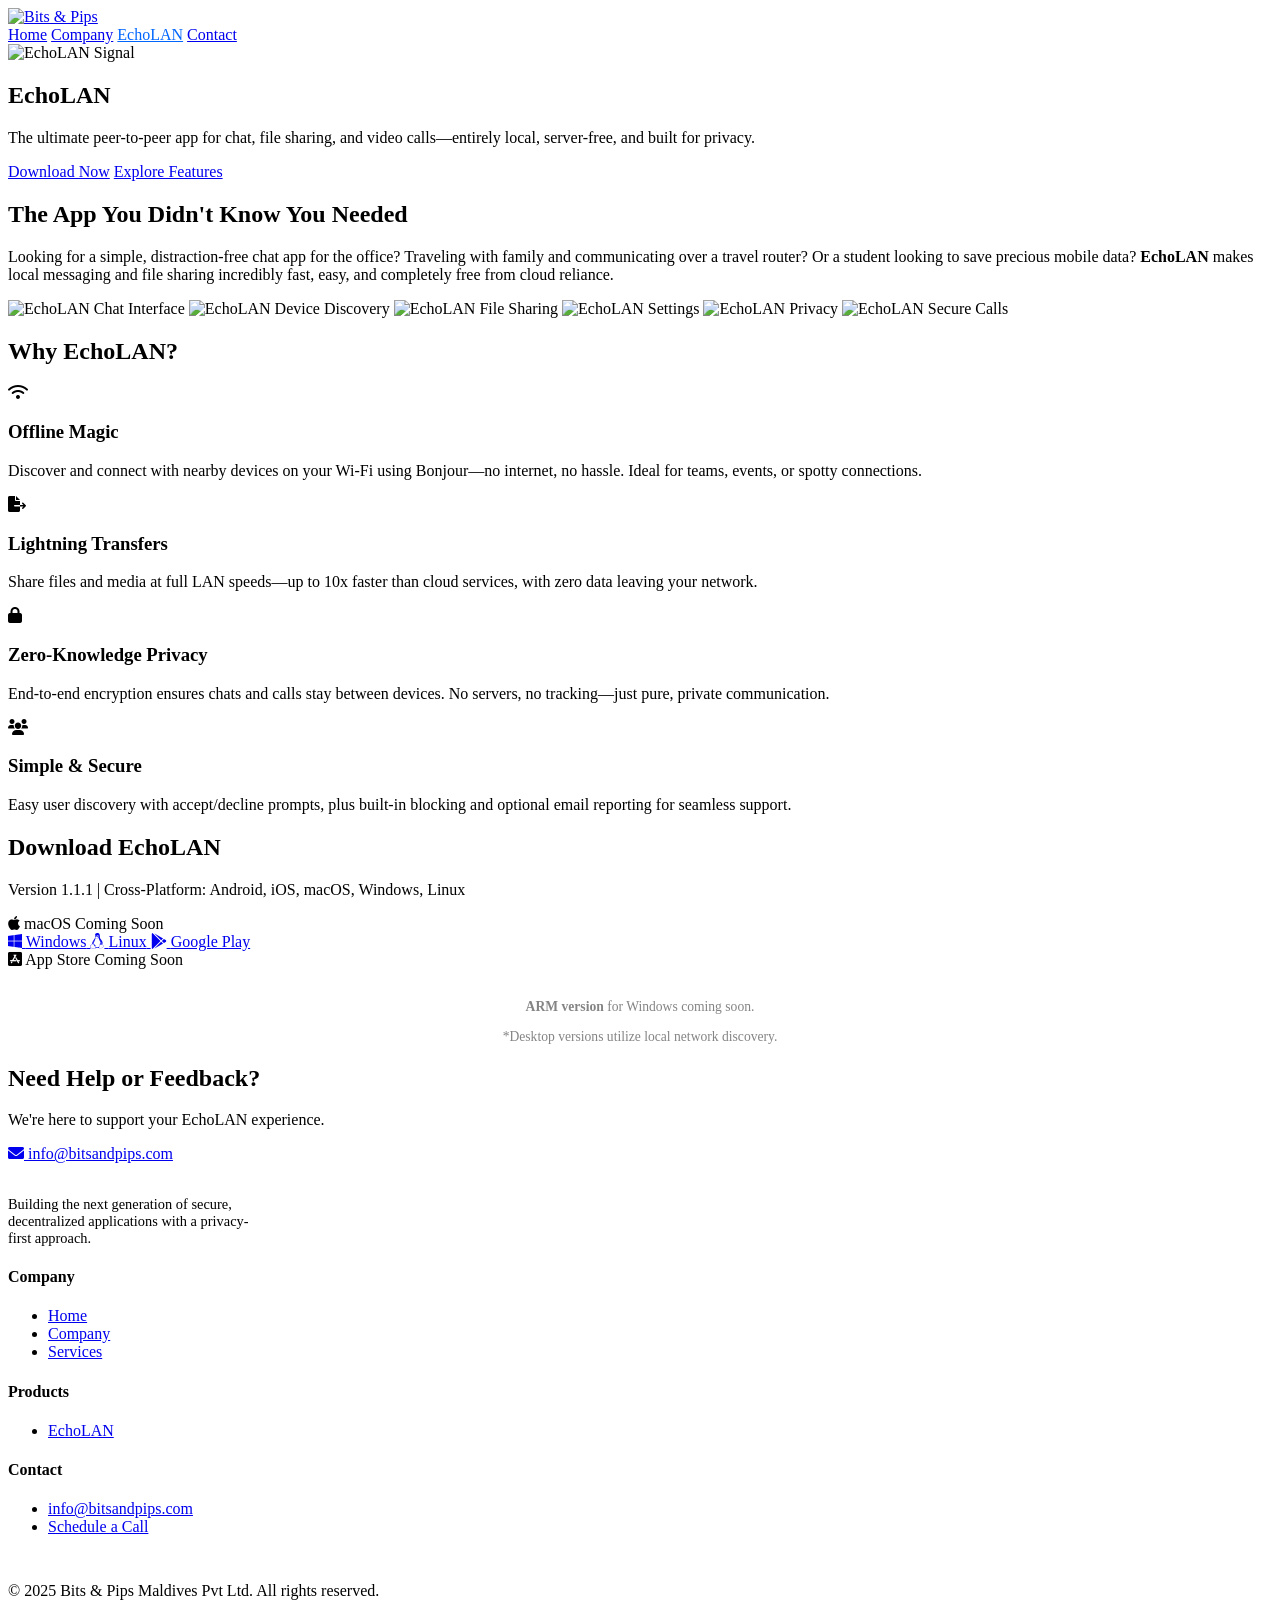
==== echolan.html @ 0606b00a "Update EchoLAN download links to v1.1.1" ====
<!DOCTYPE html>
<html lang="en">
  <head>
    <meta charset="UTF-8" />
    <meta name="viewport" content="width=device-width, initial-scale=1.0" />
    <title>EchoLAN - Secure P2P Chat by Bits & Pips</title>
    <link rel="canonical" href="https://www.bitsandpips.com/echolan.html" />
    <link rel="stylesheet" href="style.css" />
    <link
      rel="stylesheet"
      href="https://cdnjs.cloudflare.com/ajax/libs/font-awesome/6.0.0/css/all.min.css"
    />
    <link
      href="https://fonts.googleapis.com/css2?family=Inter:wght@300;400;500;600;700&display=swap"
      rel="stylesheet"
    />
  </head>
  <body>
    <header class="header">
      <nav class="navbar">
        <a href="/" class="logo">
          <img src="logo.png" alt="Bits & Pips" />
        </a>
        <div class="nav-links">
          <a href="/index.html">Home</a>
          <a href="/company.html">Company</a>
          <a href="/echolan.html" style="color: #0066ff">EchoLAN</a>
          <a href="/contact.html">Contact</a>
        </div>
        <div class="hamburger">
          <span></span>
          <span></span>
          <span></span>
        </div>
      </nav>
    </header>

    <section class="hero">
      <div class="hero-content">
        <!-- Animated GIF Icon -->
        <div class="hero-emoji">
          <img src="hero-icon.png" alt="EchoLAN Signal" class="hero-gif" />
        </div>
        <h1>EchoLAN</h1>
        <p>
          The ultimate peer-to-peer app for chat, file sharing, and video
          calls—entirely local, server-free, and built for privacy.
        </p>
        <div class="hero-buttons">
          <a href="#downloads" class="btn btn-primary">Download Now</a>
          <a href="#features" class="btn btn-secondary">Explore Features</a>
        </div>
      </div>
    </section>

    <section class="about-app container" id="about">
      <div class="about-app-content">
        <h2>The App You Didn't Know You Needed</h2>
        <p>
          Looking for a simple, distraction-free chat app for the office? Traveling with family and communicating over a travel router? Or a student looking to save precious mobile data? <strong>EchoLAN</strong> makes local messaging and file sharing incredibly fast, easy, and completely free from cloud reliance.
        </p>
      </div>
      
      <div class="app-screenshots">
        <div class="screenshot-track">
          <img src="images/android_1_1.jpg" alt="EchoLAN Chat Interface" class="screenshot-img">
          <img src="images/android_1_2.jpg" alt="EchoLAN Device Discovery" class="screenshot-img">
          <img src="images/android_1_3.jpg" alt="EchoLAN File Sharing" class="screenshot-img">
          <img src="images/android_1_4.jpg" alt="EchoLAN Settings" class="screenshot-img">
          <img src="images/android_1_5.jpg" alt="EchoLAN Privacy" class="screenshot-img">
          <img src="images/android_1_6.jpg" alt="EchoLAN Secure Calls" class="screenshot-img">
        </div>
      </div>
    </section>

    <section class="features container" id="features">
      <h2>Why EchoLAN?</h2>
      <div class="grid">
        <div class="card">
          <div class="card-icon-wrapper">
            <i class="fas fa-wifi card-icon"></i>
          </div>
          <h3>Offline Magic</h3>
          <p>
            Discover and connect with nearby devices on your Wi-Fi using
            Bonjour—no internet, no hassle. Ideal for teams, events, or spotty
            connections.
          </p>
        </div>
        <div class="card">
          <div class="card-icon-wrapper">
            <i class="fas fa-file-export card-icon"></i>
          </div>
          <h3>Lightning Transfers</h3>
          <p>
            Share files and media at full LAN speeds—up to 10x faster than cloud
            services, with zero data leaving your network.
          </p>
        </div>
        <div class="card">
          <div class="card-icon-wrapper">
            <i class="fas fa-lock card-icon"></i>
          </div>
          <h3>Zero-Knowledge Privacy</h3>
          <p>
            End-to-end encryption ensures chats and calls stay between devices.
            No servers, no tracking—just pure, private communication.
          </p>
        </div>
        <div class="card">
          <div class="card-icon-wrapper">
            <i class="fas fa-users card-icon"></i>
          </div>
          <h3>Simple & Secure</h3>
          <p>
            Easy user discovery with accept/decline prompts, plus built-in
            blocking and optional email reporting for seamless support.
          </p>
        </div>
      </div>
    </section>

    <section class="downloads container" id="downloads">
      <h2>Download EchoLAN</h2>
      <p class="version-note">
        Version 1.1.1 | Cross-Platform: Android, iOS, macOS, Windows, Linux
      </p>

      <div class="download-grid">
        <!-- macOS (Coming Soon) -->
        <div class="dl-btn coming-soon">
          <i class="fab fa-apple dl-icon"></i>
          <span>macOS</span>
          <span class="btn-subtext">Coming Soon</span>
        </div>

        <!-- Windows (Active) -->
        <a
          href="https://github.com/bits-pips/bitsandpips-website/releases/download/v1.1.1/EchoLAN_Setup_x64.exe"
          class="dl-btn windows"
        >
          <i class="fab fa-windows dl-icon"></i>
          <span>Windows</span>
        </a>

        <!-- Linux (Active) -->
        <a
          href="https://github.com/bits-pips/bitsandpips-website/releases/download/v1.1.1/echolan_1.1.1-6_amd64.deb"
          class="dl-btn linux"
        >
          <i class="fab fa-linux dl-icon"></i>
          <span>Linux</span>
        </a>

       <!-- Android (NOW LIVE!) -->
            <a href="https://play.google.com/store/apps/details?id=com.bitsandpips.echolan&pcampaignid=web_share" class="dl-btn android" target="_blank">
                <i class="fab fa-google-play dl-icon"></i>
                <span>Google Play</span>
            </a>

            <!-- iOS (Still Coming Soon) -->
            <div class="dl-btn coming-soon">
                <i class="fab fa-app-store-ios dl-icon"></i>
                <span>App Store</span>
                <span class="btn-subtext">Coming Soon</span>
            </div>

      <div
        style="
          text-align: center;
          margin-top: 30px;
          font-size: 0.9rem;
          color: #666;
        "
      >
        <p style="margin-top: 10px; font-size: 0.85rem; opacity: 0.8">
          <strong>ARM version</strong> for Windows coming soon.
        </p>
        <p style="font-size: 0.85rem; opacity: 0.8">
          *Desktop versions utilize local network discovery.
        </p>
      </div>
    </section>

    <section class="container" id="contact">
      <h2>Need Help or Feedback?</h2>
      <p>We're here to support your EchoLAN experience.</p>
      <div class="contact-info">
        <a href="mailto:info@bitsandpips.com" class="contact-link">
          <i class="fas fa-envelope"></i> info@bitsandpips.com
        </a>
      </div>
    </section>

    <footer class="footer">
      <div class="container">
        <div class="footer-grid">
          <div class="footer-col">
            <a href="/" class="logo" style="margin-bottom: 20px; filter: brightness(0) invert(1);">
              <img src="logo.png" alt="Bits & Pips" style="height: 40px;" />
            </a>
            <p style="text-align: left; font-size: 0.9rem; margin-bottom: 20px; max-width: 250px;">Building the next generation of secure, decentralized applications with a privacy-first approach.</p>
          </div>
          
          <div class="footer-col">
            <h4>Company</h4>
            <ul>
              <li><a href="/index.html">Home</a></li>
              <li><a href="/company.html">Company</a></li>
              <li><a href="/index.html#services">Services</a></li>
            </ul>
          </div>
          
          <div class="footer-col">
            <h4>Products</h4>
            <ul>
              <li><a href="/echolan.html">EchoLAN</a></li>
            </ul>
          </div>
          
          <div class="footer-col">
            <h4>Contact</h4>
            <ul>
              <li><a href="mailto:info@bitsandpips.com">info@bitsandpips.com</a></li>
              <li><a href="https://calendly.com/bitsandpips/intro" target="_blank">Schedule a Call</a></li>
              <li style="color: rgba(255, 255, 255, 0.7); font-size: 0.95rem; margin-top: 12px;">Male', Maldives</li>
            </ul>
          </div>
        </div>
        
        <div class="footer-bottom">
          <p>&copy; 2025 Bits & Pips Maldives Pvt Ltd. All rights reserved.</p>
          <p style="text-align: right;">
            <a href="/privacy.html" style="font-size: 0.85rem; color: rgba(255, 255, 255, 0.6);">Privacy Policy</a> &nbsp;|&nbsp;
            <a href="/terms.html" style="font-size: 0.85rem; color: rgba(255, 255, 255, 0.6);">Terms of Service</a>
          </p>
        </div>
      </div>
    </footer>

    <script src="script.js"></script>
  </body>
</html>
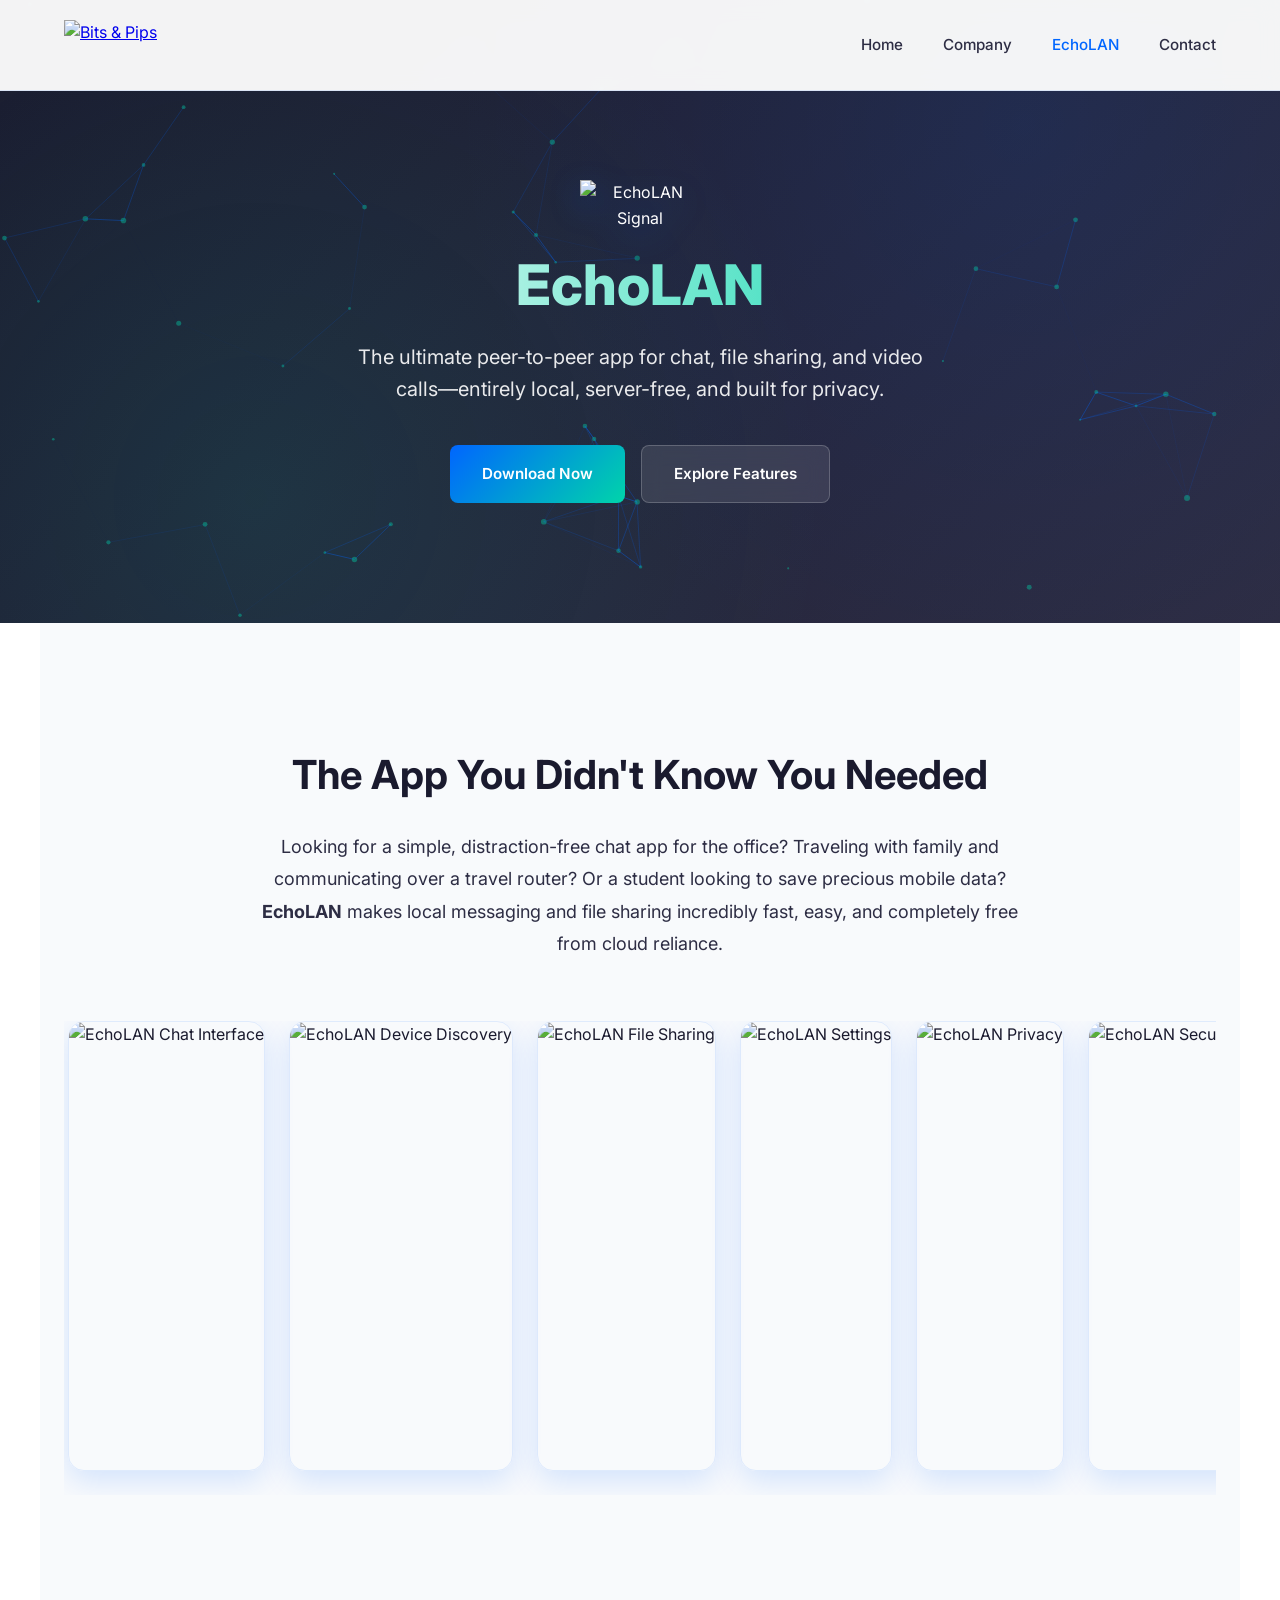
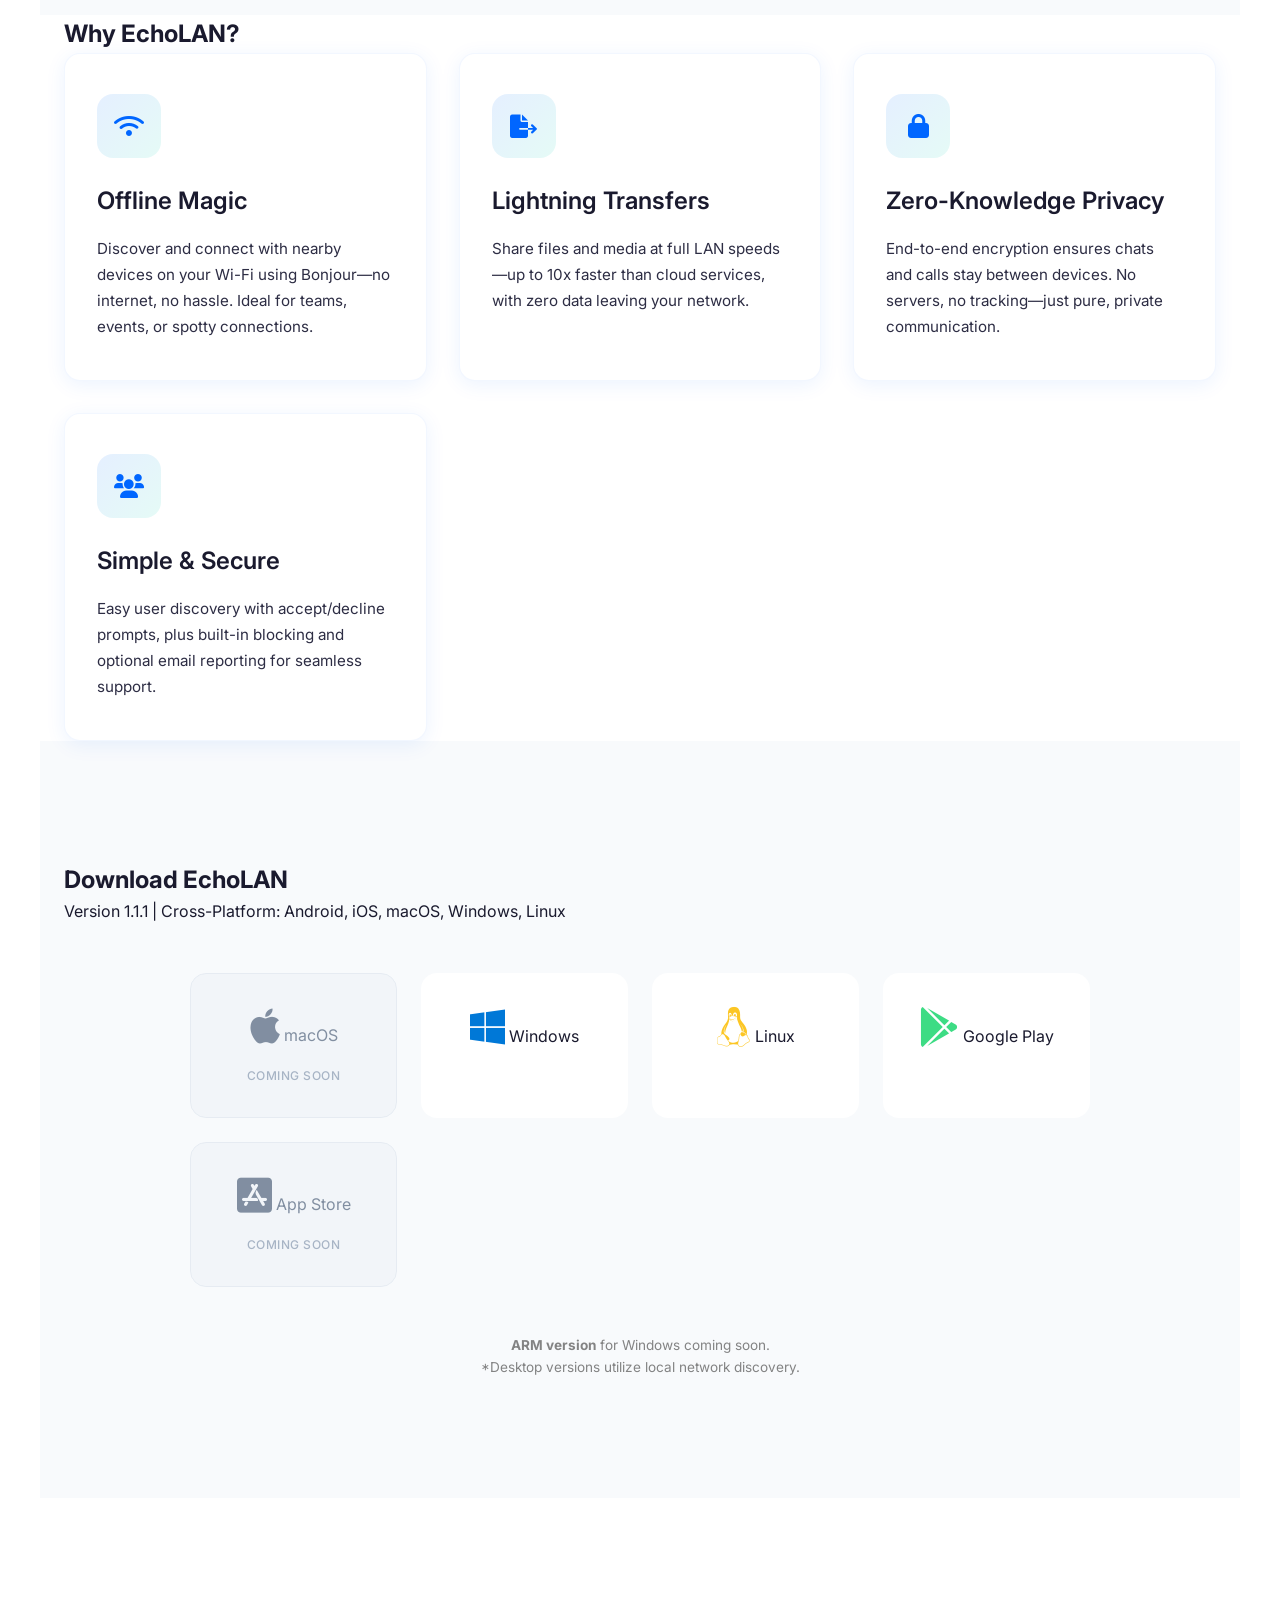
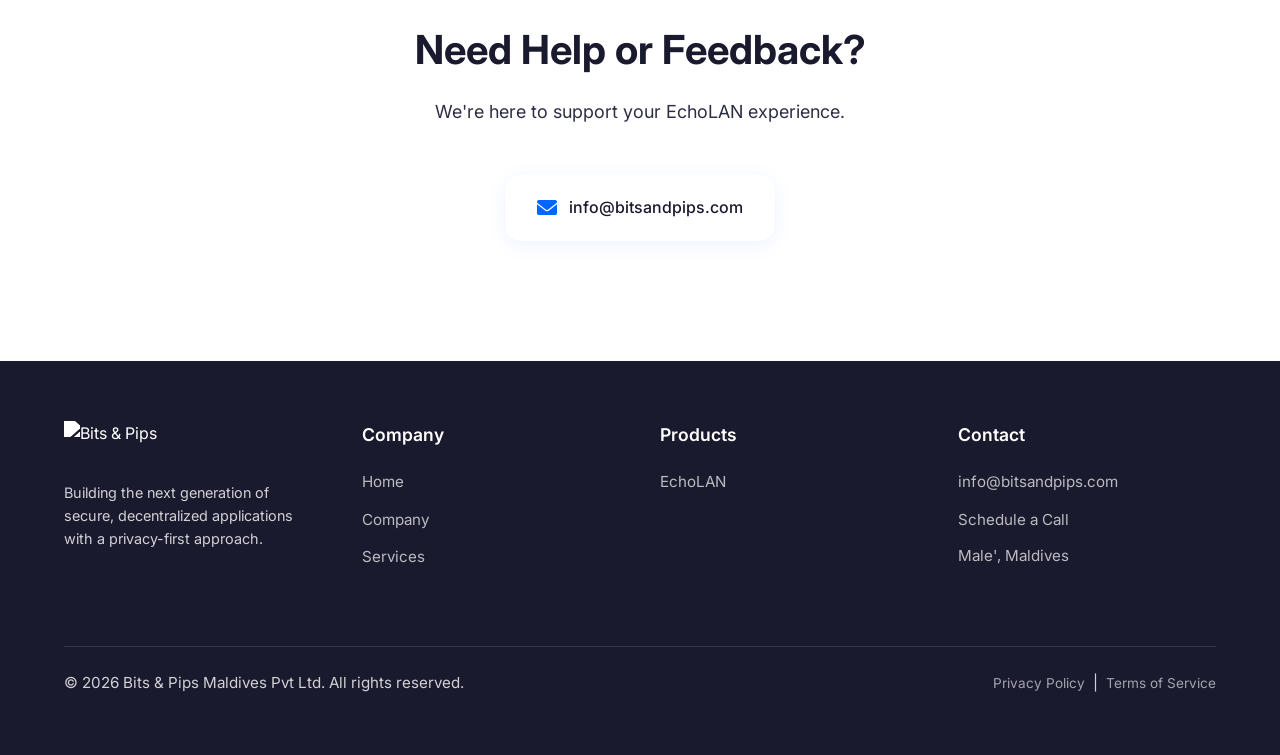
==== commit a472ecd8: "feat: add install notes modal for Windows and Linux downloads" ====
--- a/echolan.html
+++ b/echolan.html
@@ -138,6 +138,7 @@
         <a
           href="https://github.com/bits-pips/bitsandpips-website/releases/download/v1.1.1/EchoLAN_Setup_x64.exe"
           class="dl-btn windows"
+          data-platform="windows"
         >
           <i class="fab fa-windows dl-icon"></i>
           <span>Windows</span>
@@ -147,6 +148,7 @@
         <a
           href="https://github.com/bits-pips/bitsandpips-website/releases/download/v1.1.1/echolan_1.1.1-6_amd64.deb"
           class="dl-btn linux"
+          data-platform="linux"
         >
           <i class="fab fa-linux dl-icon"></i>
           <span>Linux</span>
@@ -164,6 +166,7 @@
                 <span>App Store</span>
                 <span class="btn-subtext">Coming Soon</span>
             </div>
+      </div>
 
       <div
         style="
@@ -238,6 +241,31 @@
       </div>
     </footer>
 
+    <!-- Download confirmation modal -->
+    <div
+      class="dl-modal-overlay"
+      id="dlModal"
+      role="dialog"
+      aria-modal="true"
+      aria-labelledby="dlModalTitle"
+      hidden
+    >
+      <div class="dl-modal">
+        <button class="dl-modal-close" id="dlModalClose" aria-label="Close">
+          &times;
+        </button>
+        <div class="dl-modal-icon" id="dlModalIcon"></div>
+        <h3 id="dlModalTitle">Before You Install</h3>
+        <p id="dlModalBody"></p>
+        <div class="dl-modal-actions">
+          <button class="dl-modal-btn cancel" id="dlModalCancel">Cancel</button>
+          <a class="dl-modal-btn download" id="dlModalDownload" href="#">
+            Download
+          </a>
+        </div>
+      </div>
+    </div>
+
     <script src="script.js"></script>
   </body>
 </html>
--- a/style.css
+++ b/style.css
@@ -0,0 +1,1143 @@
+/* style.css - Professional Redesign for Bits & Pips */
+
+:root {
+    --primary-blue: #0066FF;
+    --primary-blue-dark: #0052CC;
+    --accent-teal: #00D4AA;
+    --neutral-dark: #1A1A2E;
+    --neutral-gray: #2D2D44;
+    --neutral-light: #F8FAFC;
+    --neutral-white: #FFFFFF;
+    --gradient-primary: linear-gradient(135deg, #0066FF 0%, #00D4AA 100%);
+    --gradient-dark: linear-gradient(135deg, #1A1A2E 0%, #2D2D44 100%);
+    --shadow-subtle: 0 4px 20px rgba(0, 102, 255, 0.08);
+    --shadow-hover: 0 8px 30px rgba(0, 102, 255, 0.12);
+    --border-radius: 16px;
+    --border-radius-sm: 8px;
+    --transition: all 0.3s cubic-bezier(0.4, 0, 0.2, 1);
+}
+
+* {
+    margin: 0;
+    padding: 0;
+    box-sizing: border-box;
+}
+
+body {
+    font-family: 'Inter', -apple-system, BlinkMacSystemFont, sans-serif;
+    line-height: 1.6;
+    color: var(--neutral-dark);
+    background: var(--neutral-white);
+    overflow-x: hidden;
+}
+
+.container {
+    max-width: 1200px;
+    margin: 0 auto;
+    padding: 0 24px;
+}
+
+/* Header - Professional Redesign */
+.header {
+    position: fixed;
+    top: 0;
+    width: 100%;
+    background: rgba(255, 255, 255, 0.95);
+    backdrop-filter: blur(10px);
+    z-index: 1000;
+    border-bottom: 1px solid rgba(0, 102, 255, 0.1);
+    -webkit-backdrop-filter: blur(10px);
+    transition: var(--transition);
+    /* Adds Safari support */
+}
+
+.header.scrolled {
+    background: rgba(255, 255, 255, 0.85);
+    box-shadow: 0 4px 30px rgba(0, 0, 0, 0.1);
+    border-bottom: 1px solid rgba(0, 102, 255, 0.15);
+}
+
+.navbar {
+    display: flex;
+    justify-content: space-between;
+    align-items: center;
+    padding: 20px 24px;
+    max-width: 1200px;
+    margin: 0 auto;
+    transition: var(--transition);
+}
+
+.header.scrolled .navbar {
+    padding: 12px 24px;
+}
+
+/* Updated Logo Styles */
+.logo {
+    display: flex;
+    align-items: center;
+}
+
+.logo img {
+    height: 50px;
+    /* Adjust height to fit navbar */
+    width: auto;
+    /* Keep aspect ratio */
+    object-fit: contain;
+}
+
+/* Remove the old text-based logo styles (font-size, gradient, etc) if they conflict */
+
+/* .logo {
+    font-size: 1.75rem;
+    font-weight: 800;
+    background: var(--gradient-primary);
+    -webkit-background-clip: text;
+    background-clip: text;
+    color: transparent;
+    text-decoration: none;
+    display: flex;
+    align-items: center;
+    gap: 8px;
+}
+
+.logo::before {
+    content: "01";
+    font-size: 1rem;
+    background: var(--gradient-primary);
+    color: white;
+    padding: 4px 8px;
+    border-radius: 4px;
+    font-weight: 600;
+} */
+
+.nav-links {
+    display: flex;
+    gap: 40px;
+    align-items: center;
+}
+
+.nav-links a {
+    text-decoration: none;
+    color: var(--neutral-gray);
+    font-weight: 500;
+    font-size: 0.95rem;
+    transition: var(--transition);
+    position: relative;
+    padding: 8px 0;
+}
+
+.nav-links a:hover {
+    color: var(--primary-blue);
+}
+
+.nav-links a::after {
+    content: '';
+    position: absolute;
+    bottom: 0;
+    left: 0;
+    width: 0;
+    height: 2px;
+    background: var(--gradient-primary);
+    transition: width 0.3s ease;
+}
+
+.nav-links a:hover::after {
+    width: 100%;
+}
+
+/* Hero Section - Premium Design */
+.hero {
+    padding: 180px 24px 120px;
+    background: var(--gradient-dark);
+    color: white;
+    position: relative;
+    overflow: hidden;
+}
+
+.hero::before {
+    content: '';
+    position: absolute;
+    top: 0;
+    left: 0;
+    right: 0;
+    bottom: 0;
+    background:
+        radial-gradient(circle at 20% 80%, rgba(0, 212, 170, 0.1) 0%, transparent 50%),
+        radial-gradient(circle at 80% 20%, rgba(0, 102, 255, 0.1) 0%, transparent 50%);
+}
+
+.hero-content {
+    max-width: 800px;
+    margin: 0 auto;
+    text-align: center;
+    position: relative;
+    z-index: 1;
+}
+
+.hero h1 {
+    font-size: 3.5rem;
+    font-weight: 800;
+    line-height: 1.1;
+    margin-bottom: 24px;
+    background: linear-gradient(to right, #FFFFFF, #00D4AA);
+    -webkit-background-clip: text;
+    background-clip: text;
+    color: transparent;
+}
+
+.hero p {
+    font-size: 1.25rem;
+    color: rgba(255, 255, 255, 0.9);
+    margin-bottom: 40px;
+    max-width: 600px;
+    margin-left: auto;
+    margin-right: auto;
+}
+
+/* Experience Badge */
+.experience-badge {
+    display: inline-block;
+    background: rgba(255, 255, 255, 0.1);
+    backdrop-filter: blur(10px);
+    border: 1px solid rgba(255, 255, 255, 0.2);
+    padding: 16px 24px;
+    border-radius: var(--border-radius);
+    margin-bottom: 40px;
+}
+
+.experience-badge .badge-text {
+    font-size: 0.9rem;
+    color: rgba(255, 255, 255, 0.9);
+    display: flex;
+    align-items: center;
+    gap: 8px;
+}
+
+.badge-text i {
+    color: var(--accent-teal);
+}
+
+/* Buttons - Modern Style */
+.hero-buttons {
+    display: flex;
+    gap: 16px;
+    justify-content: center;
+    flex-wrap: wrap;
+}
+
+.btn {
+    padding: 16px 32px;
+    border-radius: var(--border-radius-sm);
+    text-decoration: none;
+    font-weight: 600;
+    font-size: 0.95rem;
+    transition: var(--transition);
+    display: inline-flex;
+    align-items: center;
+    gap: 8px;
+    border: none;
+    cursor: pointer;
+}
+
+.btn-primary {
+    background: var(--gradient-primary);
+    color: white;
+}
+
+.btn-primary:hover {
+    transform: translateY(-2px);
+    box-shadow: var(--shadow-hover);
+}
+
+.btn-secondary {
+    background: rgba(255, 255, 255, 0.1);
+    color: white;
+    border: 1px solid rgba(255, 255, 255, 0.2);
+    backdrop-filter: blur(10px);
+}
+
+.btn-secondary:hover {
+    background: rgba(255, 255, 255, 0.2);
+    transform: translateY(-2px);
+}
+
+.btn-outline {
+    background: transparent;
+    color: var(--primary-blue);
+    border: 2px solid var(--primary-blue);
+}
+
+.btn-outline:hover {
+    background: var(--primary-blue);
+    color: white;
+    transform: translateY(-2px);
+}
+
+/* About Teaser - Professional Layout */
+.about-teaser {
+    padding: 120px 24px;
+    background: var(--neutral-light);
+}
+
+.about-teaser-content {
+    max-width: 800px;
+    margin: 0 auto;
+    text-align: center;
+}
+
+.about-teaser h2 {
+    font-size: 2.5rem;
+    font-weight: 700;
+    margin-bottom: 24px;
+    color: var(--neutral-dark);
+}
+
+.about-teaser p {
+    font-size: 1.125rem;
+    color: var(--neutral-gray);
+    margin-bottom: 32px;
+    line-height: 1.8;
+}
+
+/* Stats Grid - Show Credibility */
+.stats-grid {
+    display: grid;
+    grid-template-columns: repeat(auto-fit, minmax(200px, 1fr));
+    gap: 32px;
+    margin: 48px 0;
+    padding: 40px;
+    background: white;
+    border-radius: var(--border-radius);
+    box-shadow: var(--shadow-subtle);
+}
+
+.stat-item {
+    text-align: center;
+}
+
+.stat-number {
+    font-size: 2.5rem;
+    font-weight: 800;
+    background: var(--gradient-primary);
+    -webkit-background-clip: text;
+    background-clip: text;
+    color: transparent;
+    margin-bottom: 8px;
+}
+
+.stat-label {
+    font-size: 0.9rem;
+    color: var(--neutral-gray);
+    font-weight: 500;
+}
+
+/* Services Section */
+.services {
+    padding: 120px 24px;
+}
+
+.services h2 {
+    text-align: center;
+    font-size: 2.5rem;
+    font-weight: 700;
+    margin-bottom: 60px;
+    color: var(--neutral-dark);
+}
+
+.grid {
+    display: grid;
+    grid-template-columns: repeat(auto-fit, minmax(280px, 1fr));
+    gap: 32px;
+}
+
+.card {
+    background: white;
+    padding: 40px 32px;
+    border-radius: var(--border-radius);
+    box-shadow: var(--shadow-subtle);
+    transition: var(--transition);
+    border: 1px solid rgba(0, 102, 255, 0.05);
+}
+
+.card:hover {
+    transform: translateY(-8px);
+    box-shadow: var(--shadow-hover);
+    border-color: rgba(0, 102, 255, 0.1);
+}
+
+.card-icon-wrapper {
+    width: 64px;
+    height: 64px;
+    background: linear-gradient(135deg, rgba(0, 102, 255, 0.1), rgba(0, 212, 170, 0.1));
+    border-radius: 16px;
+    display: flex;
+    align-items: center;
+    justify-content: center;
+    margin-bottom: 24px;
+}
+
+.card-icon {
+    font-size: 1.5rem;
+    color: var(--primary-blue);
+}
+
+.card h3 {
+    font-size: 1.5rem;
+    font-weight: 600;
+    margin-bottom: 16px;
+    color: var(--neutral-dark);
+}
+
+.card p {
+    color: var(--neutral-gray);
+    font-size: 0.95rem;
+    line-height: 1.7;
+}
+
+/* Client Testimonials */
+.testimonials {
+    padding: 120px 24px;
+    background: var(--neutral-light);
+}
+
+.testimonial-grid {
+    display: grid;
+    grid-template-columns: repeat(auto-fit, minmax(300px, 1fr));
+    gap: 32px;
+    margin-top: 48px;
+}
+
+.testimonial {
+    background: white;
+    padding: 32px;
+    border-radius: var(--border-radius);
+    box-shadow: var(--shadow-subtle);
+    position: relative;
+}
+
+.testimonial::before {
+    content: '"';
+    position: absolute;
+    top: 20px;
+    left: 20px;
+    font-size: 4rem;
+    color: rgba(0, 102, 255, 0.1);
+    font-family: serif;
+    line-height: 1;
+}
+
+.testimonial-text {
+    font-size: 1rem;
+    color: var(--neutral-gray);
+    line-height: 1.8;
+    margin-bottom: 24px;
+    padding-left: 20px;
+}
+
+.testimonial-author {
+    display: flex;
+    align-items: center;
+    gap: 12px;
+    padding-left: 20px;
+}
+
+.author-avatar {
+    width: 48px;
+    height: 48px;
+    background: var(--gradient-primary);
+    border-radius: 50%;
+    display: flex;
+    align-items: center;
+    justify-content: center;
+    color: white;
+    font-weight: 600;
+}
+
+.author-info h4 {
+    font-size: 1rem;
+    font-weight: 600;
+    color: var(--neutral-dark);
+}
+
+.author-info p {
+    font-size: 0.875rem;
+    color: var(--neutral-gray);
+}
+
+/* EchoLAN Specific Styles */
+.about-app {
+    padding: 120px 24px;
+    background: var(--neutral-light);
+    text-align: center;
+}
+
+.about-app-content {
+    max-width: 800px;
+    margin: 0 auto 60px;
+}
+
+.about-app-content h2 {
+    font-size: 2.5rem;
+    font-weight: 700;
+    margin-bottom: 24px;
+    color: var(--neutral-dark);
+}
+
+.about-app-content p {
+    font-size: 1.125rem;
+    color: var(--neutral-gray);
+    line-height: 1.8;
+}
+
+.app-screenshots {
+    width: 100%;
+    overflow-x: auto;
+    padding-bottom: 24px;
+    /* Hide scrollbar but keep functionality */
+    -ms-overflow-style: none;  /* IE and Edge */
+    scrollbar-width: none;  /* Firefox */
+}
+
+.app-screenshots::-webkit-scrollbar {
+    display: none; /* Chrome, Safari and Opera */
+}
+
+.screenshot-track {
+    display: flex;
+    flex-wrap: nowrap;
+    gap: 24px;
+    width: max-content;
+    margin: 0 auto;
+    padding: 0 20px;
+}
+
+.screenshot-img {
+    flex: 0 0 auto; /* Prevents squishing */
+    height: 450px;
+    width: auto;
+    border-radius: 16px;
+    box-shadow: 0 10px 30px rgba(0, 102, 255, 0.15);
+    border: 1px solid rgba(0, 102, 255, 0.1);
+    transition: transform 0.3s ease;
+}
+
+.screenshot-img:hover {
+    transform: translateY(-10px);
+}
+
+@media (max-width: 768px) {
+    .screenshot-img {
+        height: 280px; /* Made smaller so you can see the next one peeking in */
+    }
+    .screenshot-track {
+        padding: 0 16px;
+        gap: 16px;
+        justify-content: flex-start;
+        margin: 0;
+    }
+    .app-screenshots {
+        padding-bottom: 32px;
+        scroll-snap-type: x mandatory; /* Optional: smooth snapping on mobile */
+    }
+    .screenshot-img {
+        scroll-snap-align: center;
+    }
+}
+
+.hero-emoji {
+    margin-bottom: 24px;
+    animation: float 3s ease-in-out infinite;
+    /* Removed font-size: 4rem; */
+}
+
+/* Add this new class to control the GIF size */
+.hero-gif {
+    width: 120px;
+    /* Adjust this number to make it bigger/smaller */
+    height: auto;
+    display: block;
+    margin: 0 auto;
+    /* Centers the image */
+    filter: drop-shadow(0 10px 15px rgba(0, 102, 255, 0.3));
+    /* Adds a cool glow */
+}
+
+@keyframes float {
+
+    0%,
+    100% {
+        transform: translateY(0);
+    }
+
+    50% {
+        transform: translateY(-10px);
+    }
+}
+
+.downloads {
+    padding: 120px 24px;
+    background: var(--neutral-light);
+}
+
+.download-grid {
+    display: grid;
+    grid-template-columns: repeat(auto-fit, minmax(180px, 1fr));
+    gap: 24px;
+    max-width: 900px;
+    margin: 48px auto;
+}
+
+.dl-btn {
+    background: white;
+    padding: 32px 24px;
+    border-radius: var(--border-radius);
+    text-decoration: none;
+    color: var(--neutral-dark);
+    text-align: center;
+    transition: var(--transition);
+    border: 2px solid transparent;
+}
+
+.dl-btn:hover {
+    transform: translateY(-4px);
+    box-shadow: var(--shadow-hover);
+    border-color: var(--primary-blue);
+}
+
+.dl-icon {
+    font-size: 2.5rem;
+    margin-bottom: 16px;
+    display: block;
+}
+
+.dl-btn.mac .dl-icon {
+    color: #000;
+}
+
+.dl-btn.android .dl-icon {
+    color: #3DDC84;
+}
+
+.dl-btn.windows .dl-icon {
+    color: #0078D7;
+}
+
+.dl-btn.linux .dl-icon {
+    color: #FCC624;
+}
+
+.dl-btn.ios .dl-icon {
+    color: #000;
+}
+
+/* Contact Section */
+#contact {
+    padding: 120px 24px;
+    text-align: center;
+}
+
+#contact h2 {
+    font-size: 2.5rem;
+    font-weight: 700;
+    margin-bottom: 16px;
+    color: var(--neutral-dark);
+}
+
+#contact p {
+    color: var(--neutral-gray);
+    margin-bottom: 48px;
+    font-size: 1.125rem;
+}
+
+.contact-info {
+    display: inline-flex;
+    gap: 32px;
+    flex-wrap: wrap;
+    justify-content: center;
+}
+
+.contact-link {
+    display: flex;
+    align-items: center;
+    gap: 12px;
+    padding: 20px 32px;
+    background: white;
+    border-radius: var(--border-radius);
+    text-decoration: none;
+    color: var(--neutral-dark);
+    font-weight: 500;
+    transition: var(--transition);
+    box-shadow: var(--shadow-subtle);
+}
+
+.contact-link:hover {
+    transform: translateY(-4px);
+    box-shadow: var(--shadow-hover);
+    color: var(--primary-blue);
+}
+
+.contact-link i {
+    color: var(--primary-blue);
+    font-size: 1.25rem;
+}
+
+/* Footer */
+.footer {
+    padding: 60px 24px;
+    background: var(--neutral-dark);
+    color: white;
+    text-align: center;
+}
+
+.footer .container {
+    display: flex;
+    flex-direction: column;
+    gap: 24px;
+    align-items: center;
+}
+
+.footer p {
+    color: rgba(255, 255, 255, 0.8);
+    font-size: 0.95rem;
+}
+
+.footer a {
+    color: white;
+    text-decoration: none;
+    transition: var(--transition);
+}
+
+.footer a:hover {
+    color: var(--accent-teal);
+}
+
+/* Mobile Responsiveness */
+.hamburger {
+    display: none;
+    flex-direction: column;
+    gap: 4px;
+    cursor: pointer;
+    z-index: 1001;
+}
+
+.hamburger span {
+    width: 24px;
+    height: 2px;
+    background: var(--neutral-dark);
+    transition: var(--transition);
+}
+
+@media (max-width: 768px) {
+    .hamburger {
+        display: flex;
+    }
+
+    .nav-links {
+        position: fixed;
+        top: 0;
+        right: -100%;
+        width: 80%;
+        height: 100vh;
+        background: white;
+        flex-direction: column;
+        padding: 100px 32px;
+        gap: 32px;
+        transition: right 0.3s ease;
+        box-shadow: -4px 0 20px rgba(0, 0, 0, 0.1);
+    }
+
+    .nav-links.active {
+        right: 0;
+    }
+
+    .hamburger.active span:nth-child(1) {
+        transform: rotate(45deg) translate(6px, 6px);
+    }
+
+    .hamburger.active span:nth-child(2) {
+        opacity: 0;
+    }
+
+    .hamburger.active span:nth-child(3) {
+        transform: rotate(-45deg) translate(6px, -6px);
+    }
+
+    .hero h1 {
+        font-size: 2.5rem;
+    }
+
+    .hero p {
+        font-size: 1.125rem;
+    }
+
+    .stats-grid {
+        grid-template-columns: 1fr;
+        padding: 32px 24px;
+    }
+
+    .hero-buttons {
+        flex-direction: column;
+        align-items: stretch;
+    }
+
+    .contact-info {
+        flex-direction: column;
+        align-items: stretch;
+    }
+
+    .download-grid {
+        grid-template-columns: repeat(2, 1fr);
+    }
+}
+
+@media (max-width: 480px) {
+    .download-grid {
+        grid-template-columns: 1fr;
+    }
+
+    .hero {
+        padding: 160px 20px 80px;
+    }
+
+    .hero h1 {
+        font-size: 2rem;
+    }
+}
+
+/* Team Section Styles */
+.team-grid {
+    display: grid;
+    gap: 30px;
+    margin-top: 24px;
+}
+
+@media (min-width: 768px) {
+    .team-grid {
+        grid-template-columns: repeat(auto-fit, minmax(250px, 1fr));
+    }
+}
+
+.team-member {
+    display: flex;
+    flex-direction: column;
+    align-items: center;
+    text-align: center;
+}
+
+.team-avatar {
+    width: 120px;
+    height: 120px;
+    border-radius: 50%;
+    object-fit: cover;
+    margin-bottom: 16px;
+    border: 3px solid var(--primary-blue);
+    box-shadow: var(--shadow-subtle);
+}
+
+.team-member h4 {
+    font-size: 1.1rem;
+    font-weight: 600;
+    color: var(--neutral-dark);
+    margin-bottom: 4px;
+}
+
+.team-member .role {
+    font-size: 0.9rem;
+    color: var(--primary-blue);
+    font-weight: 500;
+    margin-bottom: 8px;
+}
+
+.team-member .desc {
+    font-size: 0.85rem;
+    color: var(--neutral-gray);
+    line-height: 1.5;
+}
+
+/* Add to bottom of style.css */
+
+/* Custom grid for Company Page */
+.company-grid {
+    display: grid;
+    gap: 40px;
+    grid-template-columns: 1fr;
+    /* Mobile: Stack vertically (1 column) */
+}
+
+/* On Desktop/Tablet only */
+@media (min-width: 768px) {
+    .company-grid {
+        grid-template-columns: 1fr 1fr;
+        /* Desktop: 2 columns */
+    }
+
+    .span-2-desktop {
+        grid-column: span 2;
+        /* Make the Mission card wide on desktop */
+    }
+}
+
+/* Add to the bottom of style.css */
+
+.dl-btn.coming-soon {
+    background-color: #f1f5f9;
+    /* Light Gray */
+    color: #64748b;
+    /* Muted Text */
+    cursor: default;
+    /* Arrow cursor instead of hand */
+    border: 1px solid #e2e8f0;
+    box-shadow: none;
+    position: relative;
+    opacity: 0.8;
+}
+
+.dl-btn.coming-soon:hover {
+    transform: none;
+    /* No movement on hover */
+    box-shadow: none;
+    border-color: #e2e8f0;
+}
+
+.btn-subtext {
+    display: block;
+    font-size: 0.75rem;
+    font-weight: 500;
+    margin-top: 4px;
+    color: #94a3b8;
+    text-transform: uppercase;
+    letter-spacing: 0.5px;
+}
+
+/* Download confirmation modal */
+.dl-modal-overlay {
+    position: fixed;
+    inset: 0;
+    background: rgba(26, 26, 46, 0.6);
+    display: flex;
+    align-items: center;
+    justify-content: center;
+    padding: 24px;
+    z-index: 1000;
+}
+
+.dl-modal-overlay[hidden] {
+    display: none;
+}
+
+.dl-modal {
+    background: white;
+    border-radius: var(--border-radius);
+    max-width: 440px;
+    width: 100%;
+    padding: 32px 28px;
+    text-align: center;
+    position: relative;
+    box-shadow: 0 20px 60px rgba(0, 0, 0, 0.3);
+}
+
+.dl-modal-close {
+    position: absolute;
+    top: 12px;
+    right: 16px;
+    background: none;
+    border: none;
+    font-size: 1.75rem;
+    line-height: 1;
+    color: #94a3b8;
+    cursor: pointer;
+}
+
+.dl-modal-close:hover {
+    color: var(--neutral-dark);
+}
+
+.dl-modal-icon {
+    font-size: 2.5rem;
+    margin-bottom: 12px;
+}
+
+.dl-modal-icon .fa-windows {
+    color: #0078D7;
+}
+
+.dl-modal-icon .fa-linux {
+    color: #FCC624;
+}
+
+.dl-modal h3 {
+    font-size: 1.25rem;
+    margin-bottom: 12px;
+    color: var(--neutral-dark);
+}
+
+.dl-modal p {
+    font-size: 0.95rem;
+    color: var(--neutral-gray);
+    line-height: 1.6;
+    margin-bottom: 24px;
+}
+
+.dl-modal-actions {
+    display: flex;
+    gap: 12px;
+    justify-content: center;
+    flex-wrap: wrap;
+}
+
+.dl-modal-btn {
+    display: inline-block;
+    padding: 12px 24px;
+    border-radius: var(--border-radius-sm);
+    font-size: 0.95rem;
+    font-weight: 600;
+    cursor: pointer;
+    text-decoration: none;
+    transition: var(--transition);
+    border: 2px solid transparent;
+}
+
+.dl-modal-btn.cancel {
+    background: var(--neutral-light);
+    color: var(--neutral-gray);
+    border-color: #e2e8f0;
+}
+
+.dl-modal-btn.cancel:hover {
+    border-color: var(--neutral-gray);
+}
+
+.dl-modal-btn.download {
+    background: var(--primary-blue);
+    color: white;
+}
+
+.dl-modal-btn.download:hover {
+    background: var(--primary-blue-dark);
+    transform: translateY(-2px);
+}
+
+/* Contact Form Styles */
+.contact-form {
+    text-align: left;
+}
+
+.form-group {
+    margin-bottom: 24px;
+}
+
+.form-group label {
+    display: block;
+    margin-bottom: 8px;
+    font-weight: 500;
+    color: var(--neutral-dark);
+}
+
+.form-group input,
+.form-group select,
+.form-group textarea {
+    width: 100%;
+    padding: 14px 16px;
+    border: 1px solid rgba(0, 102, 255, 0.2);
+    border-radius: var(--border-radius-sm);
+    font-family: 'Inter', sans-serif;
+    font-size: 1rem;
+    color: var(--neutral-dark);
+    background: var(--neutral-light);
+    transition: var(--transition);
+}
+
+.form-group input:focus,
+.form-group select:focus,
+.form-group textarea:focus {
+    outline: none;
+    border-color: var(--primary-blue);
+    box-shadow: 0 0 0 4px rgba(0, 102, 255, 0.1);
+    background: white;
+}
+
+.form-group select {
+    appearance: none;
+    background-image: url("data:image/svg+xml;charset=UTF-8,%3csvg xmlns='http://www.w3.org/2000/svg' viewBox='0 0 24 24' fill='none' stroke='currentColor' stroke-width='2' stroke-linecap='round' stroke-linejoin='round'%3e%3cpolyline points='6 9 12 15 18 9'%3e%3c/polyline%3e%3c/svg%3e");
+    background-repeat: no-repeat;
+    background-position: right 16px center;
+    background-size: 1em;
+}
+
+/* Scroll Reveal Animations */
+.reveal-hidden {
+    opacity: 0;
+    transform: translateY(30px);
+    transition: all 0.8s cubic-bezier(0.5, 0, 0, 1);
+}
+
+.reveal-visible {
+    opacity: 1;
+    transform: translateY(0);
+}
+
+/* Particles Canvas */
+.particles-canvas {
+    position: absolute;
+    top: 0;
+    left: 0;
+    width: 100%;
+    height: 100%;
+    z-index: 0;
+    pointer-events: none;
+}
+
+/* Multi-column Footer Enhancement */
+.footer-grid {
+    display: grid;
+    grid-template-columns: repeat(auto-fit, minmax(200px, 1fr));
+    gap: 40px;
+    text-align: left;
+    width: 100%;
+    margin-bottom: 40px;
+}
+
+.footer-col h4 {
+    color: white;
+    font-size: 1.1rem;
+    margin-bottom: 20px;
+    font-weight: 600;
+}
+
+.footer-col ul {
+    list-style: none;
+    padding: 0;
+    margin: 0;
+}
+
+.footer-col ul li {
+    margin-bottom: 12px;
+}
+
+.footer-col ul li a {
+    color: rgba(255, 255, 255, 0.7);
+    font-size: 0.95rem;
+}
+
+.footer-col ul li a:hover {
+    color: var(--accent-teal);
+    padding-left: 5px;
+}
+
+.footer-bottom {
+    border-top: 1px solid rgba(255, 255, 255, 0.1);
+    padding-top: 24px;
+    display: flex;
+    justify-content: space-between;
+    align-items: center;
+    width: 100%;
+    flex-wrap: wrap;
+    gap: 16px;
+}
+
+@media (max-width: 768px) {
+    .footer-bottom {
+        flex-direction: column;
+        text-align: center;
+    }
+}
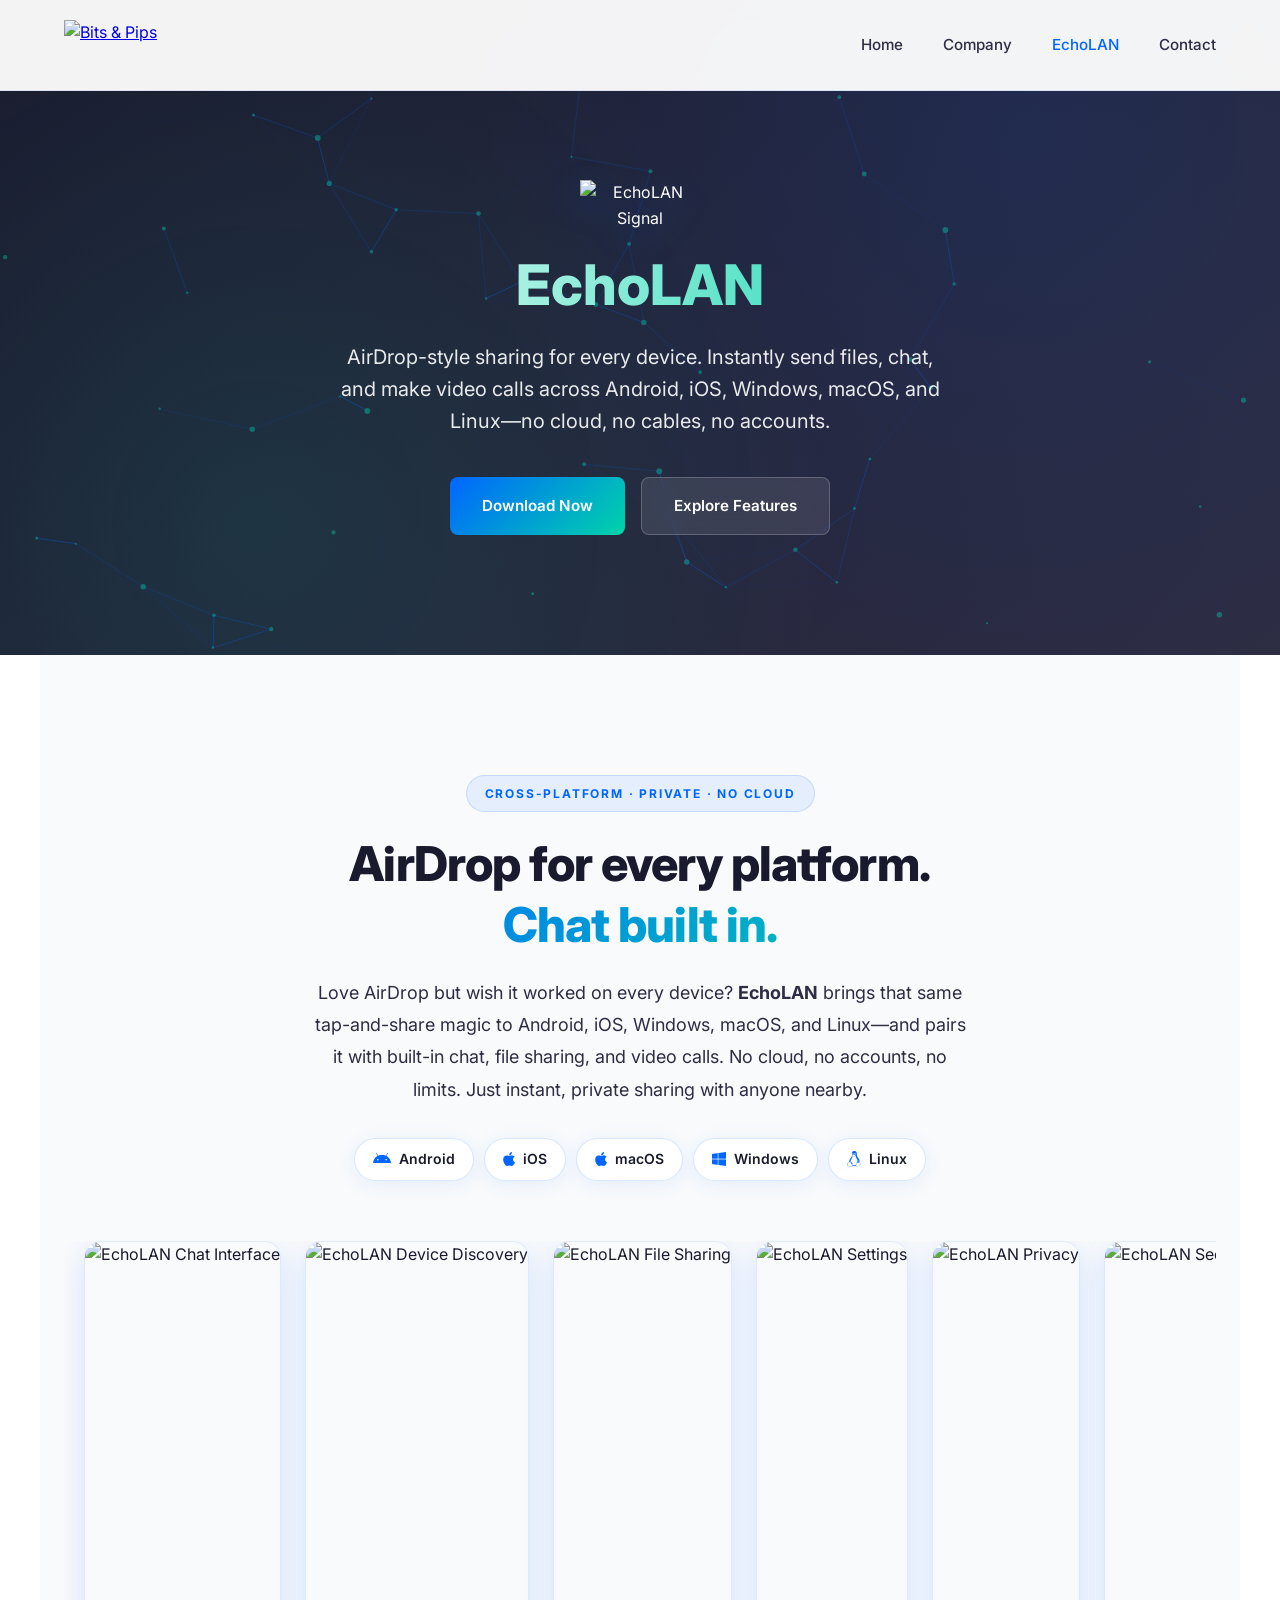
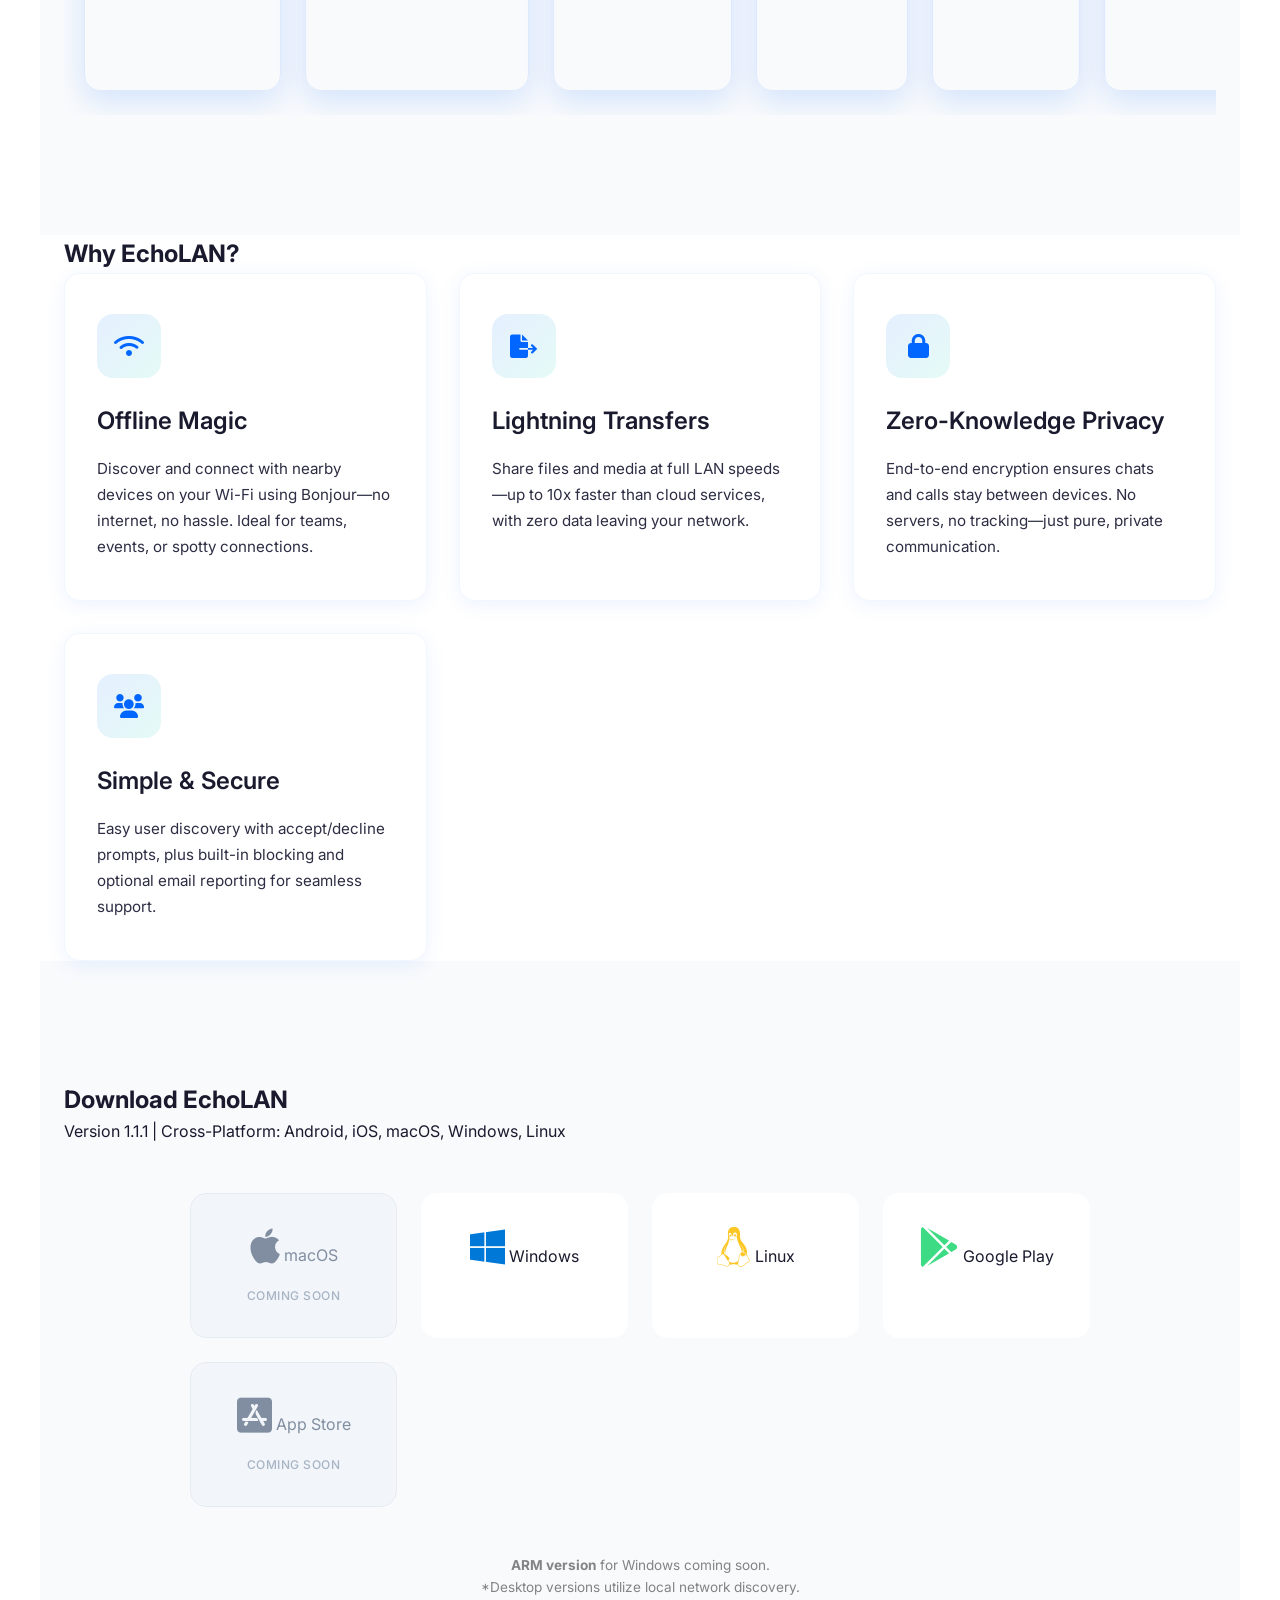
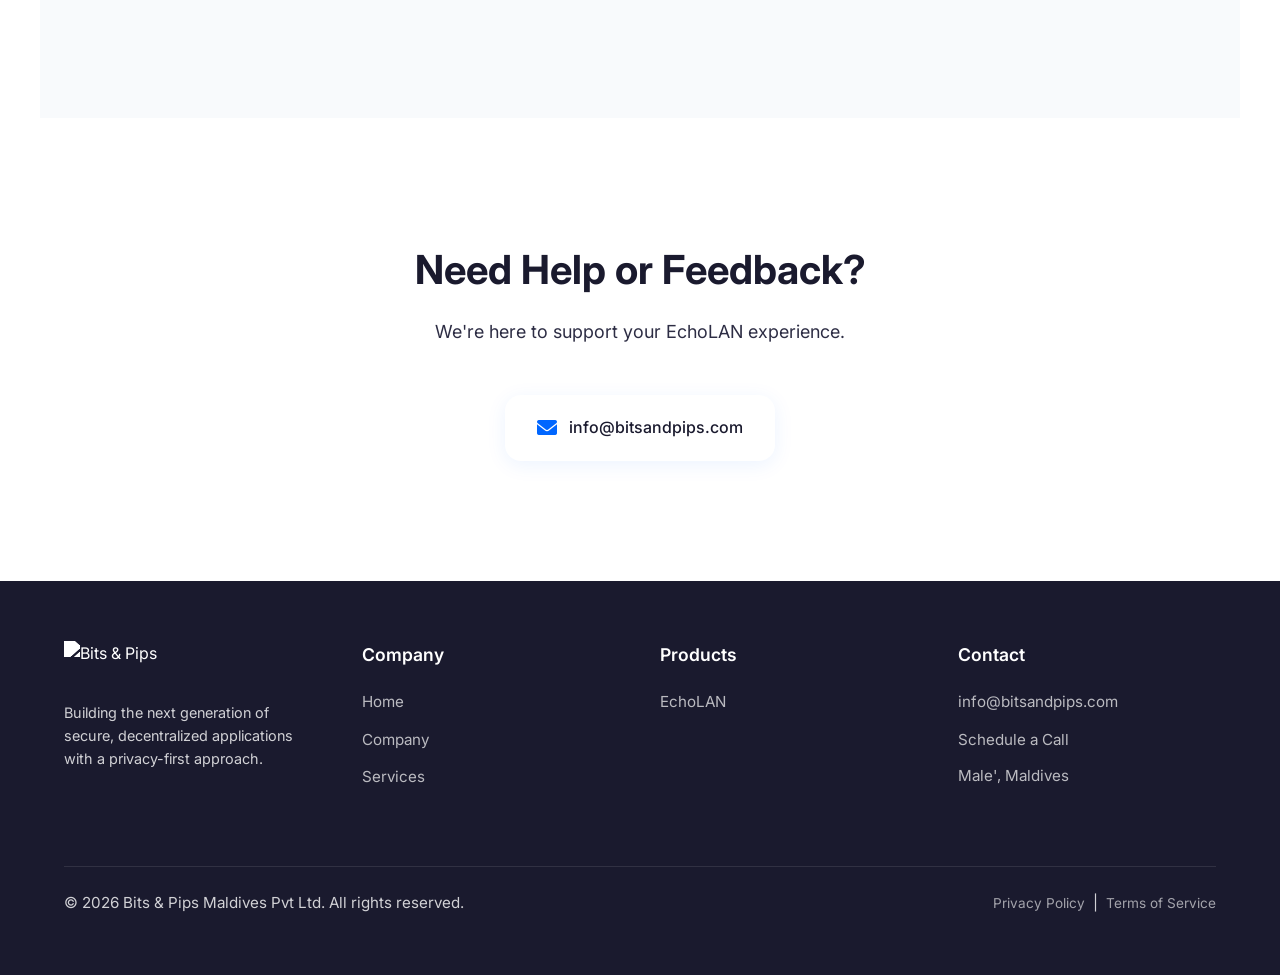
==== commit d0397bd7: "feat(echolan): rebrand headline as cross-platform AirDrop with chat - Replace "The App You Didn't Kn" ====
--- a/echolan.html
+++ b/echolan.html
@@ -43,8 +43,9 @@
         </div>
         <h1>EchoLAN</h1>
         <p>
-          The ultimate peer-to-peer app for chat, file sharing, and video
-          calls—entirely local, server-free, and built for privacy.
+          AirDrop-style sharing for every device. Instantly send files, chat,
+          and make video calls across Android, iOS, Windows, macOS, and
+          Linux—no cloud, no cables, no accounts.
         </p>
         <div class="hero-buttons">
           <a href="#downloads" class="btn btn-primary">Download Now</a>
@@ -55,10 +56,21 @@
 
     <section class="about-app container" id="about">
       <div class="about-app-content">
-        <h2>The App You Didn't Know You Needed</h2>
+        <span class="about-eyebrow">Cross-platform &middot; Private &middot; No cloud</span>
+        <h2>
+          AirDrop for every platform.
+          <span class="about-highlight">Chat built in.</span>
+        </h2>
         <p>
-          Looking for a simple, distraction-free chat app for the office? Traveling with family and communicating over a travel router? Or a student looking to save precious mobile data? <strong>EchoLAN</strong> makes local messaging and file sharing incredibly fast, easy, and completely free from cloud reliance.
-        </p>
+          Love AirDrop but wish it worked on every device? <strong>EchoLAN</strong> brings that same tap-and-share magic to Android, iOS, Windows, macOS, and Linux—and pairs it with built-in chat, file sharing, and video calls. No cloud, no accounts, no limits. Just instant, private sharing with anyone nearby.
+        </p>
+        <div class="about-platforms">
+          <span class="platform-chip"><i class="fab fa-android"></i> Android</span>
+          <span class="platform-chip"><i class="fab fa-apple"></i> iOS</span>
+          <span class="platform-chip"><i class="fab fa-apple"></i> macOS</span>
+          <span class="platform-chip"><i class="fab fa-windows"></i> Windows</span>
+          <span class="platform-chip"><i class="fab fa-linux"></i> Linux</span>
+        </div>
       </div>
       
       <div class="app-screenshots">
@@ -146,7 +158,7 @@
 
         <!-- Linux (Active) -->
         <a
-          href="https://github.com/bits-pips/bitsandpips-website/releases/download/v1.1.1/echolan_1.1.1-6_amd64.deb"
+          href="https://github.com/bits-pips/bitsandpips-website/releases/download/v1.1.1/echolan_1.1.1-7_amd64.deb"
           class="dl-btn linux"
           data-platform="linux"
         >
--- a/style.css
+++ b/style.css
@@ -476,17 +476,79 @@
     margin: 0 auto 60px;
 }
 
+.about-eyebrow {
+    display: inline-block;
+    padding: 8px 18px;
+    margin-bottom: 24px;
+    font-size: 0.75rem;
+    font-weight: 700;
+    letter-spacing: 0.15em;
+    text-transform: uppercase;
+    color: var(--primary-blue);
+    background: rgba(0, 102, 255, 0.08);
+    border: 1px solid rgba(0, 102, 255, 0.15);
+    border-radius: 999px;
+}
+
 .about-app-content h2 {
-    font-size: 2.5rem;
-    font-weight: 700;
+    font-size: clamp(2rem, 4.5vw, 3rem);
+    font-weight: 800;
+    letter-spacing: -0.02em;
+    line-height: 1.15;
     margin-bottom: 24px;
     color: var(--neutral-dark);
+}
+
+.about-highlight {
+    display: block;
+    margin-top: 6px;
+    background: var(--gradient-primary);
+    -webkit-background-clip: text;
+    background-clip: text;
+    color: transparent;
 }
 
 .about-app-content p {
     font-size: 1.125rem;
     color: var(--neutral-gray);
     line-height: 1.8;
+    max-width: 660px;
+    margin-left: auto;
+    margin-right: auto;
+}
+
+.about-platforms {
+    display: flex;
+    flex-wrap: wrap;
+    justify-content: center;
+    gap: 10px;
+    margin-top: 32px;
+}
+
+.platform-chip {
+    display: inline-flex;
+    align-items: center;
+    gap: 8px;
+    padding: 9px 18px;
+    font-size: 0.875rem;
+    font-weight: 600;
+    color: var(--neutral-dark);
+    background: var(--neutral-white);
+    border: 1px solid rgba(0, 102, 255, 0.15);
+    border-radius: 999px;
+    box-shadow: var(--shadow-subtle);
+    transition: var(--transition);
+}
+
+.platform-chip:hover {
+    transform: translateY(-2px);
+    border-color: rgba(0, 102, 255, 0.35);
+    box-shadow: var(--shadow-hover);
+}
+
+.platform-chip i {
+    color: var(--primary-blue);
+    font-size: 1rem;
 }
 
 .app-screenshots {
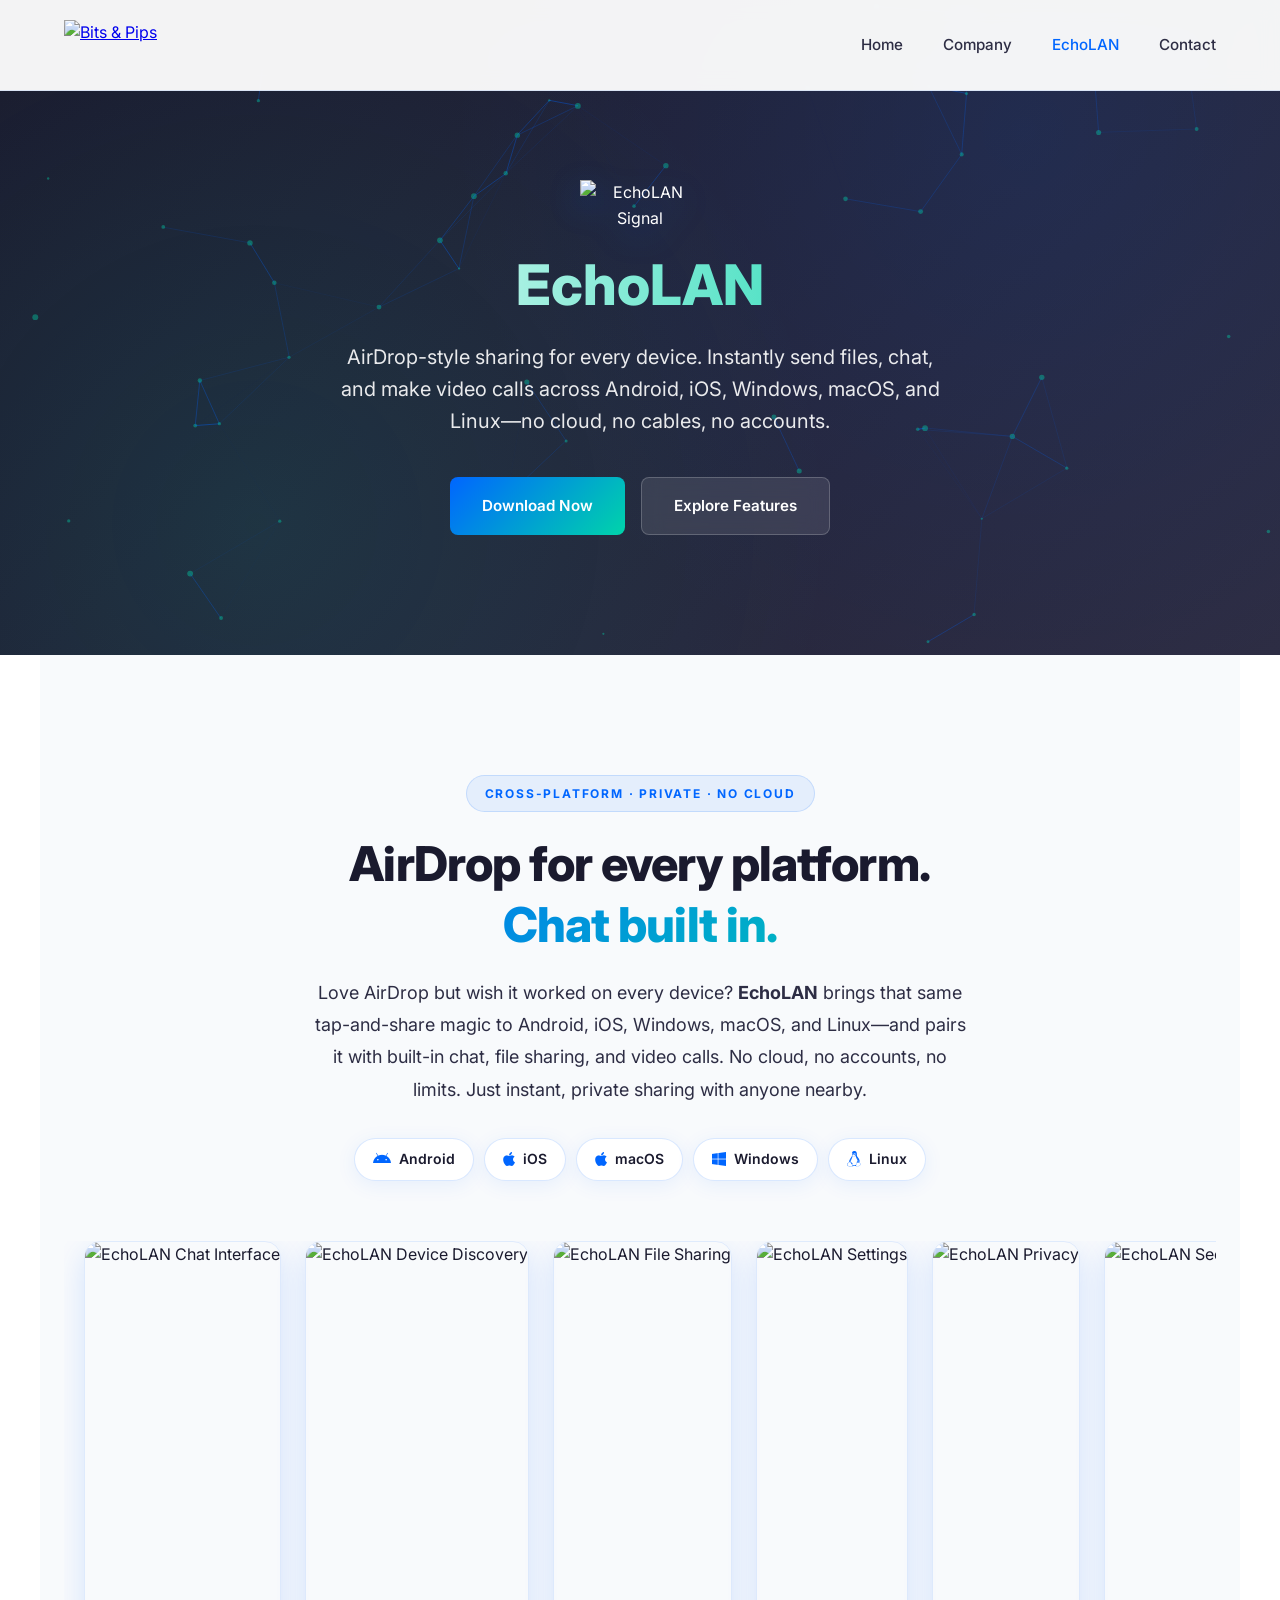
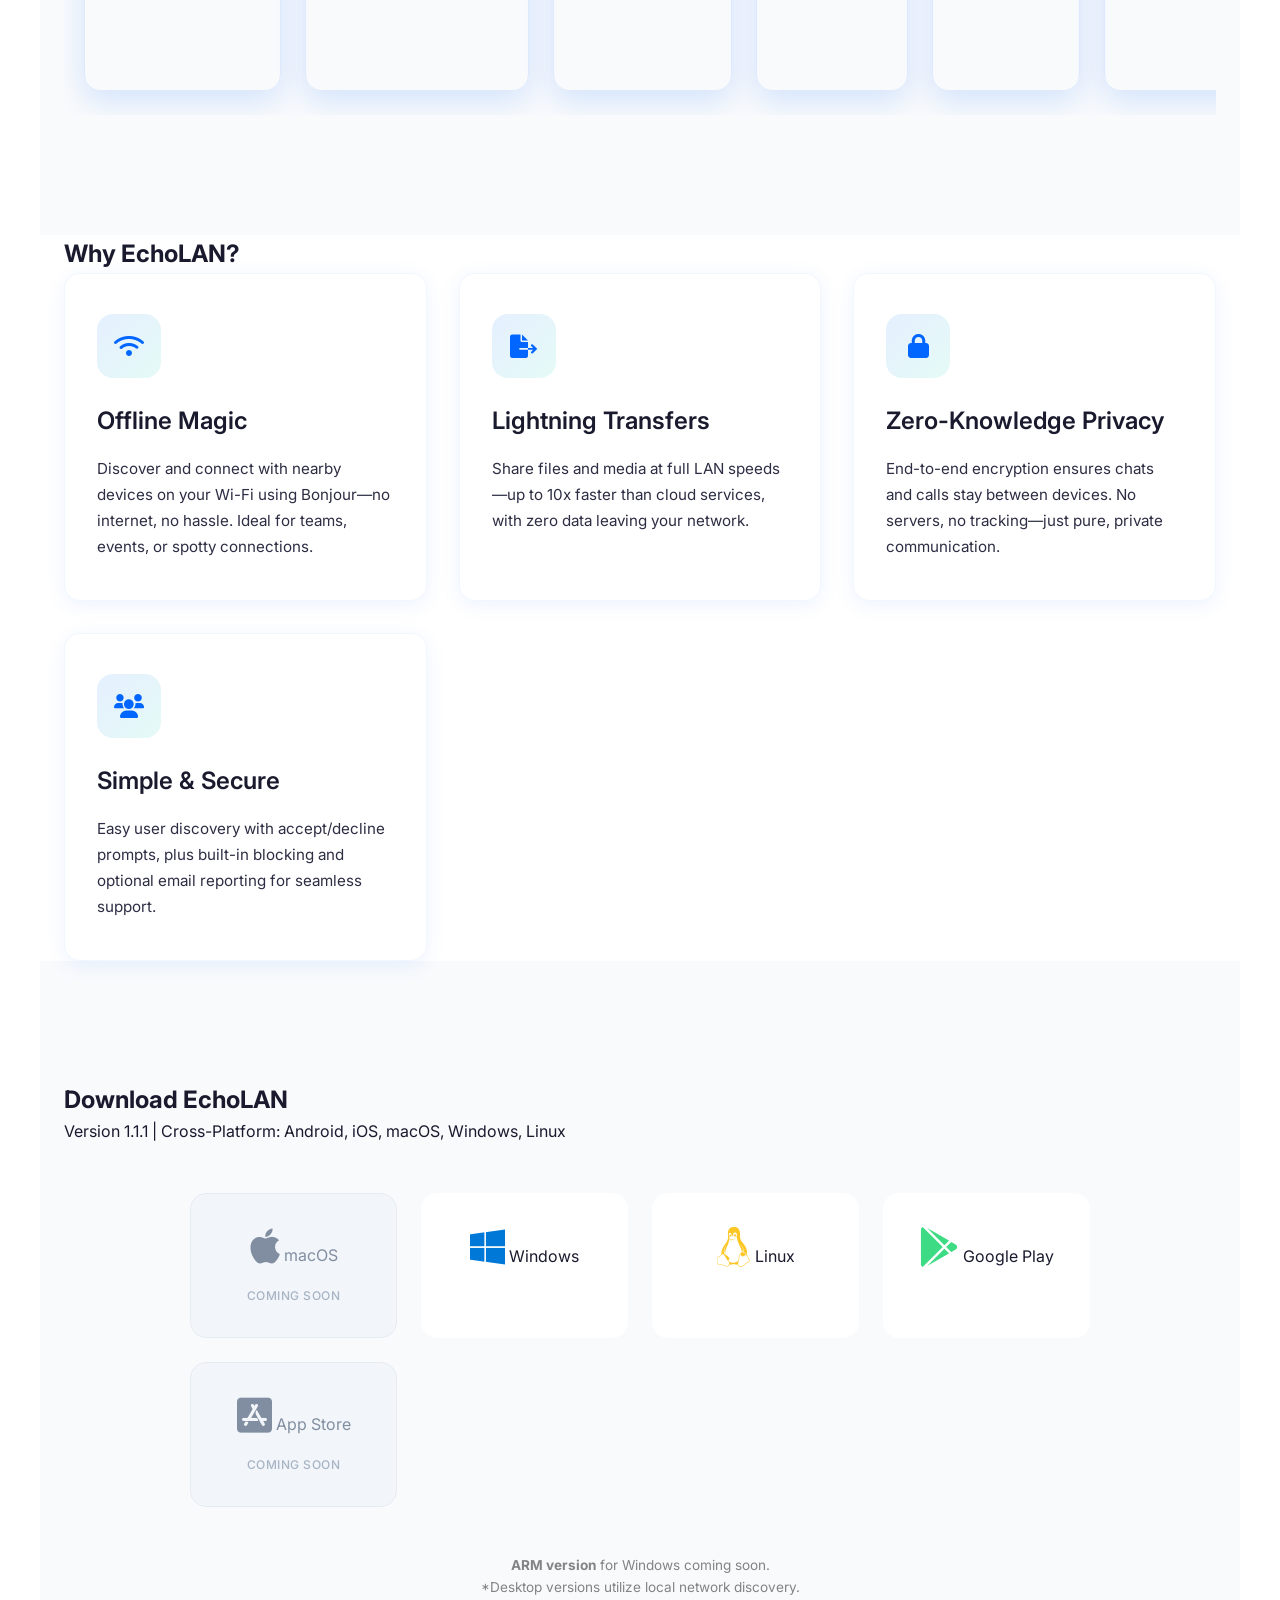
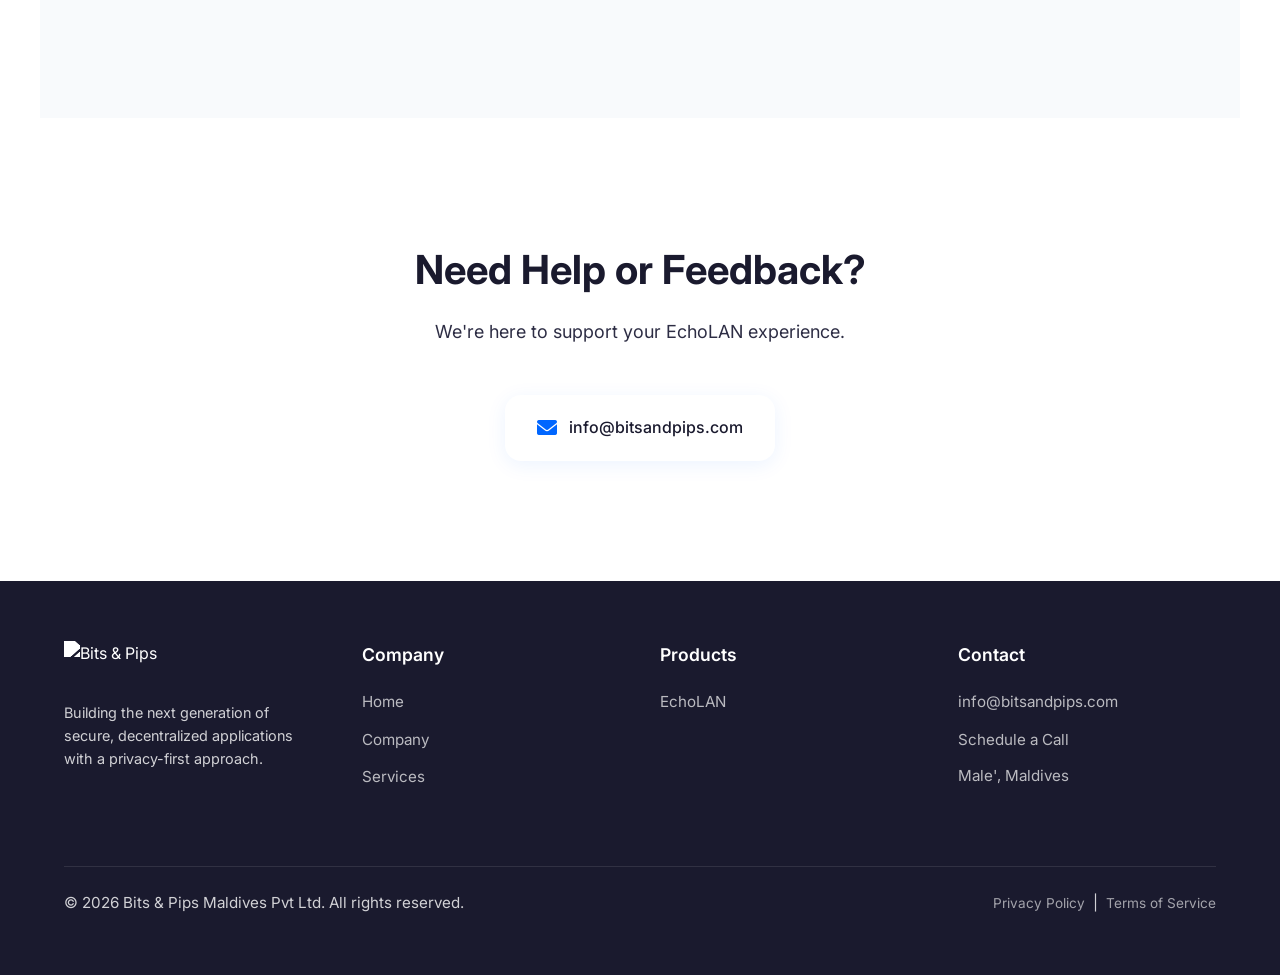
==== commit 13fe1b20: "feat(updates): detect build-number-only releases Compare build numbers when semantic versions are eq" ====
--- a/echolan.html
+++ b/echolan.html
@@ -158,7 +158,7 @@
 
         <!-- Linux (Active) -->
         <a
-          href="https://github.com/bits-pips/bitsandpips-website/releases/download/v1.1.1/echolan_1.1.1-7_amd64.deb"
+          href="https://github.com/bits-pips/bitsandpips-website/releases/download/v1.1.1/echolan_1.1.1-8_amd64.deb"
           class="dl-btn linux"
           data-platform="linux"
         >
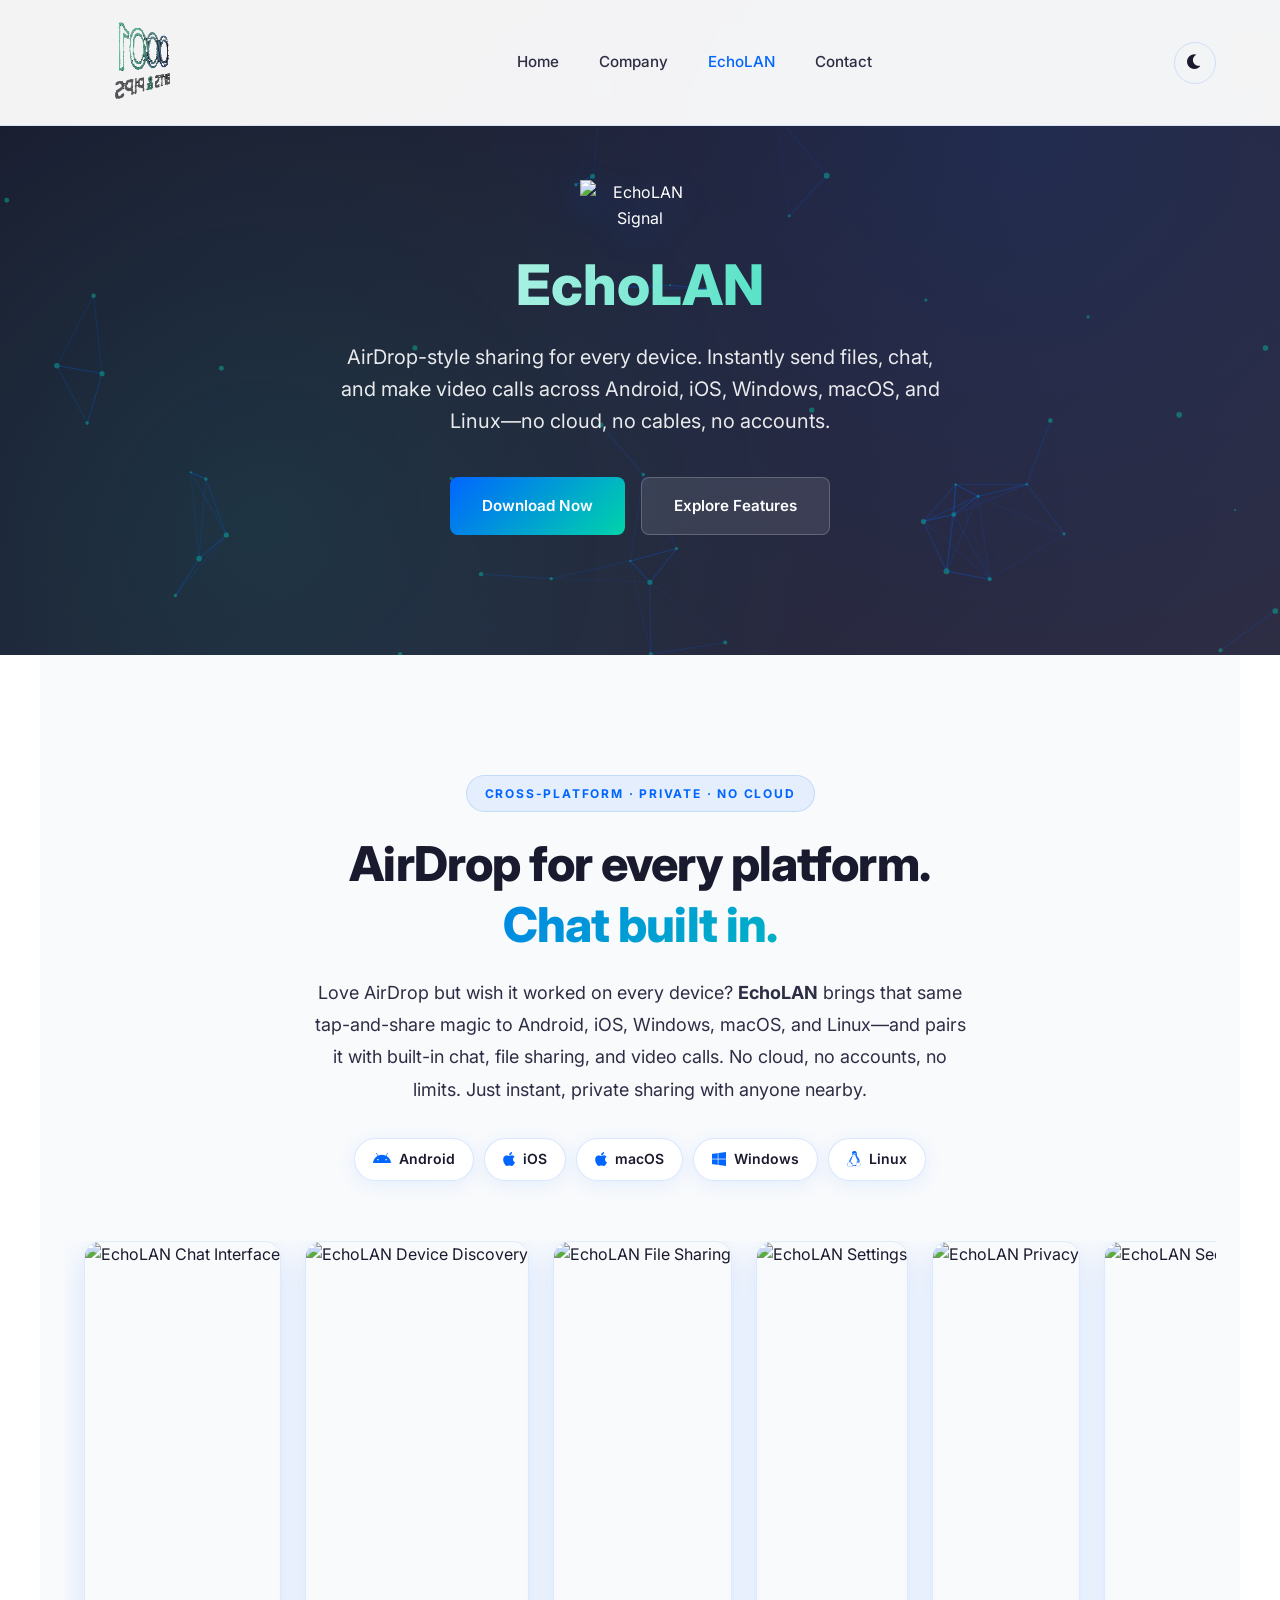
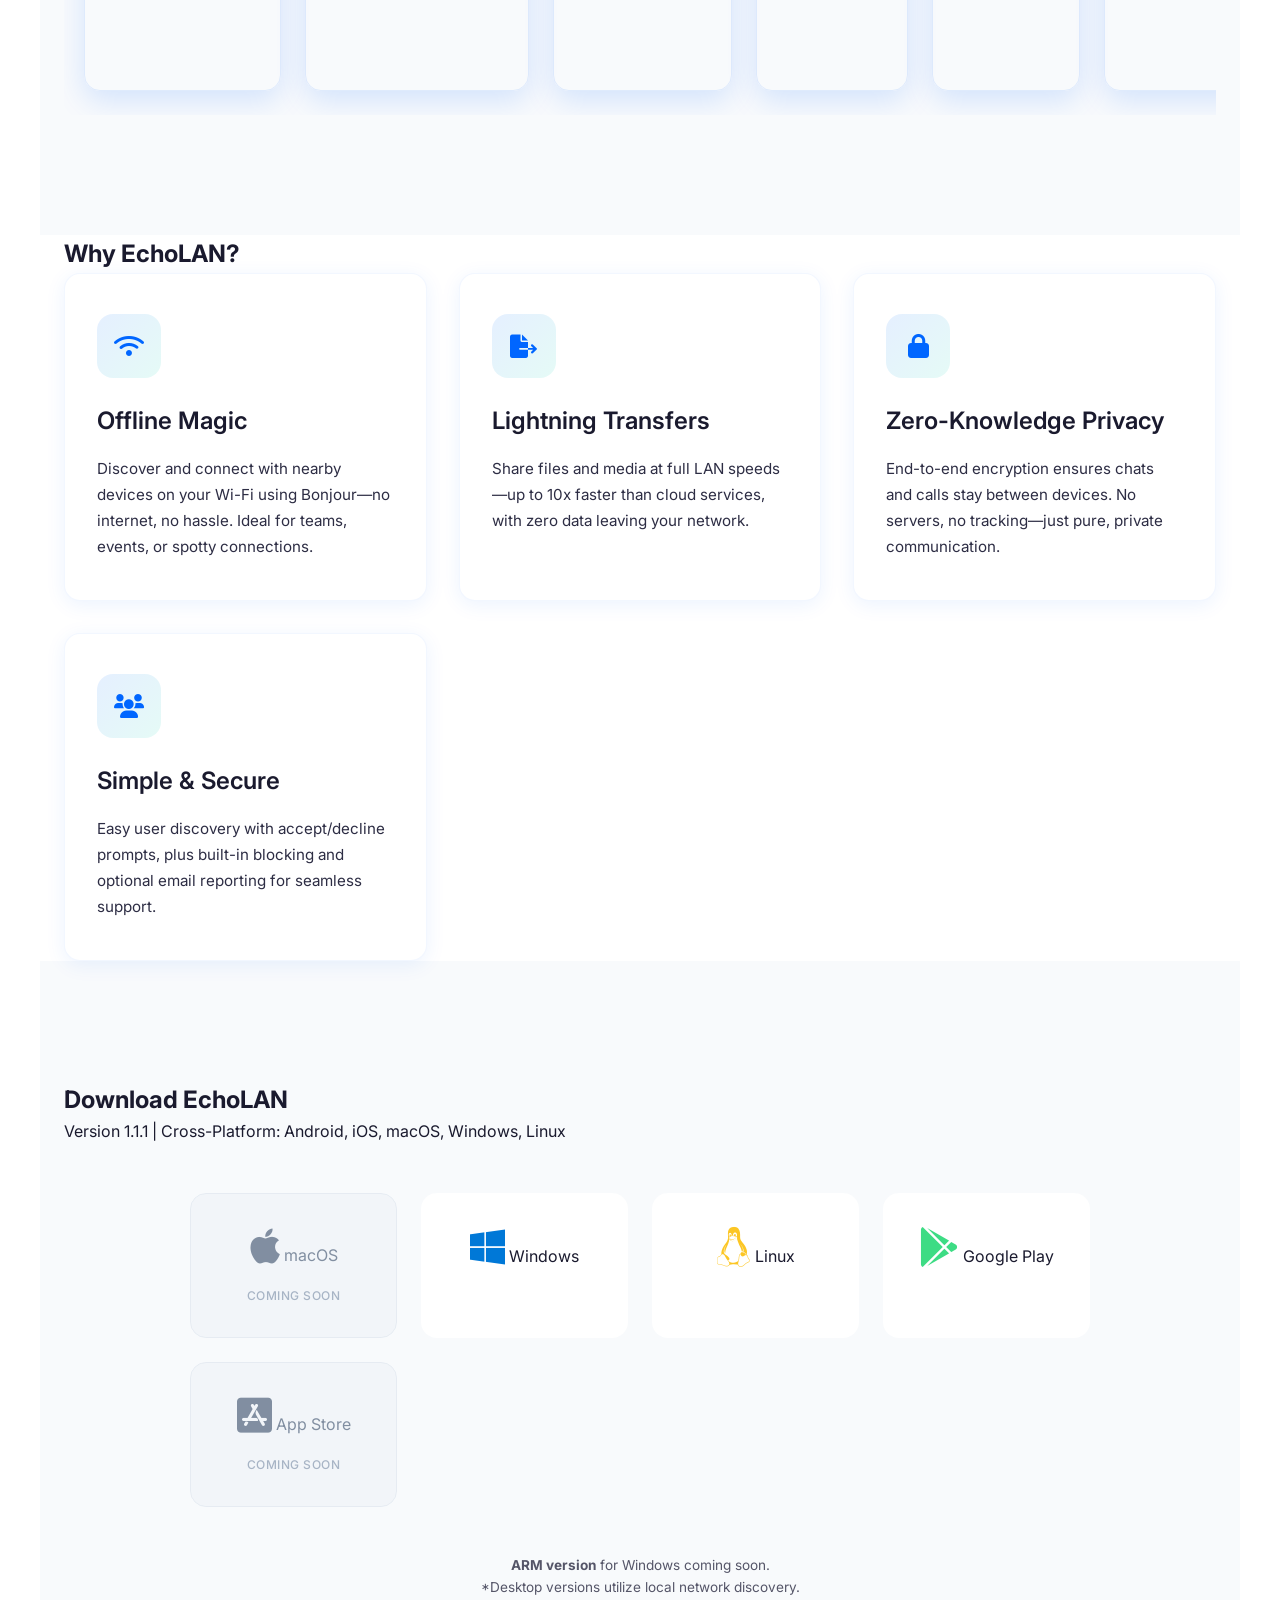
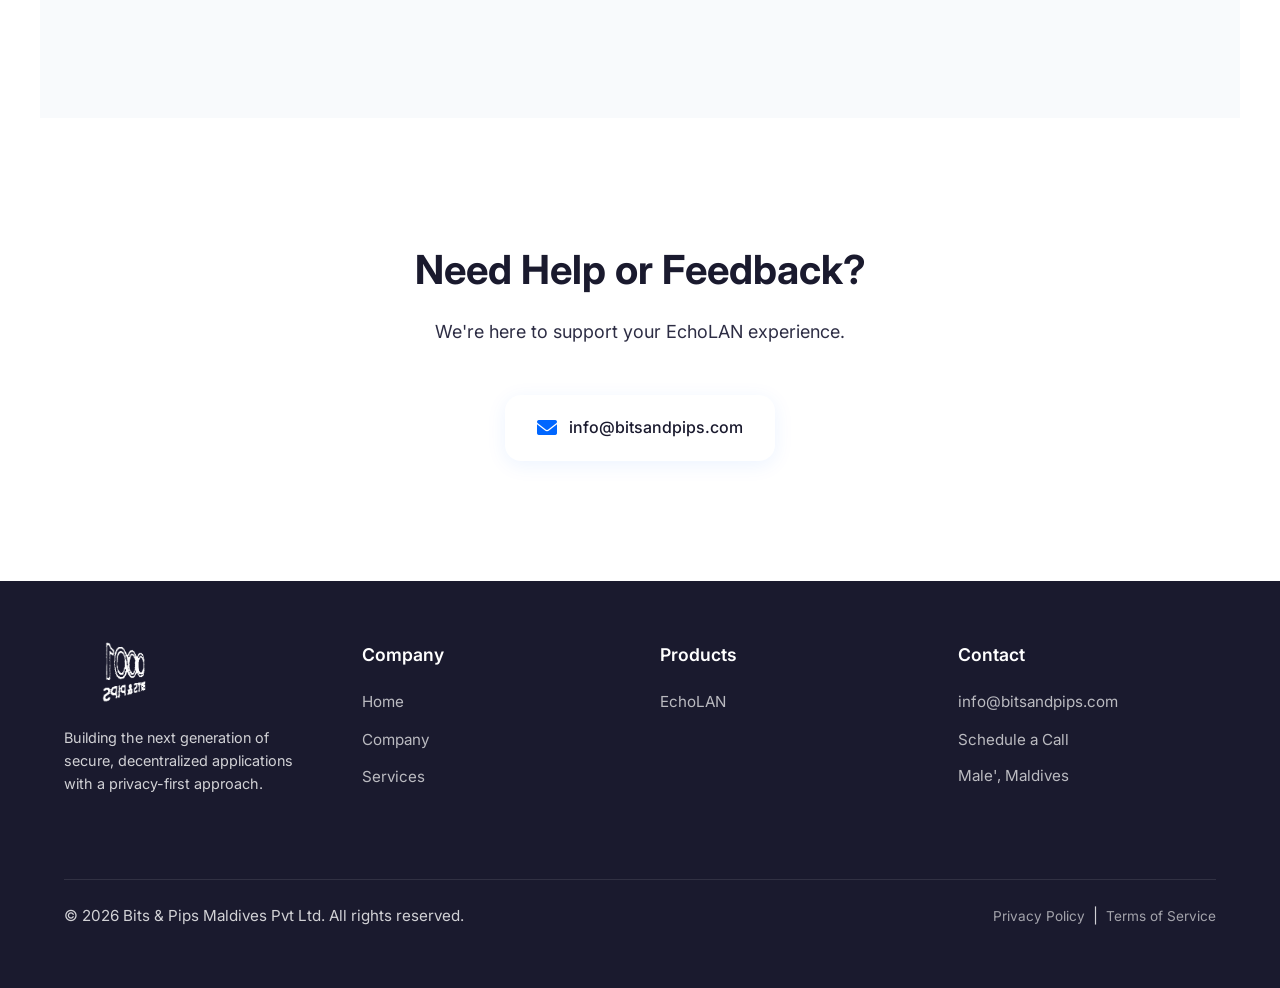
==== commit cb2b2e82: "feat: add dark mode theme toggle and animated logo - Swap logo to transparent animated GIF (ezgif.co" ====
--- a/echolan.html
+++ b/echolan.html
@@ -2,6 +2,15 @@
 <html lang="en">
   <head>
     <meta charset="UTF-8" />
+    <script>
+      (function () {
+        try {
+          if (localStorage.getItem("theme") === "dark") {
+            document.documentElement.classList.add("dark");
+          }
+        } catch (e) {}
+      })();
+    </script>
     <meta name="viewport" content="width=device-width, initial-scale=1.0" />
     <title>EchoLAN - Secure P2P Chat by Bits & Pips</title>
     <link rel="canonical" href="https://www.bitsandpips.com/echolan.html" />
@@ -19,7 +28,7 @@
     <header class="header">
       <nav class="navbar">
         <a href="/" class="logo">
-          <img src="logo.png" alt="Bits & Pips" />
+          <img src="ezgif.com-effects.gif" alt="Bits & Pips" />
         </a>
         <div class="nav-links">
           <a href="/index.html">Home</a>
@@ -27,10 +36,16 @@
           <a href="/echolan.html" style="color: #0066ff">EchoLAN</a>
           <a href="/contact.html">Contact</a>
         </div>
-        <div class="hamburger">
-          <span></span>
-          <span></span>
-          <span></span>
+        <div class="nav-actions">
+          <button class="theme-toggle" id="theme-toggle" aria-label="Toggle dark mode">
+            <i class="fas fa-moon"></i>
+            <i class="fas fa-sun"></i>
+          </button>
+          <div class="hamburger">
+            <span></span>
+            <span></span>
+            <span></span>
+          </div>
         </div>
       </nav>
     </header>
@@ -185,7 +200,7 @@
           text-align: center;
           margin-top: 30px;
           font-size: 0.9rem;
-          color: #666;
+          color: var(--neutral-gray);
         "
       >
         <p style="margin-top: 10px; font-size: 0.85rem; opacity: 0.8">
@@ -212,7 +227,7 @@
         <div class="footer-grid">
           <div class="footer-col">
             <a href="/" class="logo" style="margin-bottom: 20px; filter: brightness(0) invert(1);">
-              <img src="logo.png" alt="Bits & Pips" style="height: 40px;" />
+              <img src="ezgif.com-effects.gif" alt="Bits & Pips" style="height: 65px;" />
             </a>
             <p style="text-align: left; font-size: 0.9rem; margin-bottom: 20px; max-width: 250px;">Building the next generation of secure, decentralized applications with a privacy-first approach.</p>
           </div>
--- a/style.css
+++ b/style.css
@@ -8,6 +8,7 @@
     --neutral-gray: #2D2D44;
     --neutral-light: #F8FAFC;
     --neutral-white: #FFFFFF;
+    --border-subtle: #eee;
     --gradient-primary: linear-gradient(135deg, #0066FF 0%, #00D4AA 100%);
     --gradient-dark: linear-gradient(135deg, #1A1A2E 0%, #2D2D44 100%);
     --shadow-subtle: 0 4px 20px rgba(0, 102, 255, 0.08);
@@ -78,11 +79,17 @@
 }
 
 .logo img {
-    height: 50px;
+    height: 85px;
     /* Adjust height to fit navbar */
     width: auto;
     /* Keep aspect ratio */
     object-fit: contain;
+    transition: var(--transition);
+}
+
+/* Shrink the logo when the page is scrolled */
+.header.scrolled .logo img {
+    height: 50px;
 }
 
 /* Remove the old text-based logo styles (font-size, gradient, etc) if they conflict */
@@ -794,6 +801,10 @@
         display: flex;
     }
 
+    .logo img {
+        height: 60px;
+    }
+
     .nav-links {
         position: fixed;
         top: 0;
@@ -1203,3 +1214,215 @@
         text-align: center;
     }
 }
+
+/* ==========================================================================
+   Theme Toggle Button
+   ========================================================================== */
+.nav-actions {
+    display: flex;
+    align-items: center;
+    gap: 16px;
+}
+
+.theme-toggle {
+    display: flex;
+    align-items: center;
+    justify-content: center;
+    width: 42px;
+    height: 42px;
+    border-radius: 50%;
+    border: 1px solid rgba(0, 102, 255, 0.15);
+    background: transparent;
+    color: var(--neutral-dark);
+    font-size: 1.05rem;
+    cursor: pointer;
+    transition: var(--transition);
+    flex-shrink: 0;
+}
+
+.theme-toggle:hover {
+    background: rgba(0, 102, 255, 0.08);
+    border-color: var(--primary-blue);
+    color: var(--primary-blue);
+}
+
+.theme-toggle .fa-sun {
+    display: none;
+}
+
+/* ==========================================================================
+   Dark Mode Theme (default is light)
+   ========================================================================== */
+html.dark {
+    color-scheme: dark;
+    --neutral-dark: #E6E8EE;
+    --neutral-gray: #9AA3B2;
+    --neutral-light: #141821;
+    --neutral-white: #0F1117;
+    --border-subtle: rgba(255, 255, 255, 0.12);
+    --shadow-subtle: 0 4px 20px rgba(0, 0, 0, 0.4);
+    --shadow-hover: 0 8px 30px rgba(0, 0, 0, 0.5);
+}
+
+body {
+    transition: background-color 0.3s ease, color 0.3s ease;
+}
+
+html.dark body {
+    background: #0F1117;
+    color: #E6E8EE;
+}
+
+html.dark .header {
+    background: rgba(15, 17, 23, 0.92);
+    border-bottom: 1px solid rgba(255, 255, 255, 0.08);
+}
+
+html.dark .header.scrolled {
+    background: rgba(15, 17, 23, 0.85);
+    box-shadow: 0 4px 30px rgba(0, 0, 0, 0.45);
+    border-bottom: 1px solid rgba(255, 255, 255, 0.12);
+}
+
+/* Make the navbar logo brighter and easier to see in dark mode */
+html.dark .header .logo img {
+    filter: brightness(2);
+}
+
+html.dark .theme-toggle {
+    color: #E6E8EE;
+    border-color: rgba(255, 255, 255, 0.18);
+}
+
+html.dark .theme-toggle:hover {
+    background: rgba(255, 255, 255, 0.08);
+    color: var(--accent-teal);
+    border-color: var(--accent-teal);
+}
+
+html.dark .theme-toggle .fa-sun {
+    display: inline-block;
+}
+
+html.dark .theme-toggle .fa-moon {
+    display: none;
+}
+
+html.dark .nav-links {
+    background: #141821;
+    box-shadow: -4px 0 20px rgba(0, 0, 0, 0.45);
+}
+
+html.dark .footer {
+    background: #0A0C12;
+}
+
+html.dark .card,
+html.dark .testimonial,
+html.dark .stats-grid,
+html.dark .contact-link,
+html.dark .dl-btn,
+html.dark .dl-modal,
+html.dark .legal-content {
+    background: #1A1D27;
+}
+
+html.dark .card {
+    border-color: rgba(255, 255, 255, 0.06);
+}
+
+html.dark .card:hover {
+    border-color: rgba(0, 102, 255, 0.35);
+}
+
+html.dark .platform-chip {
+    border-color: rgba(255, 255, 255, 0.12);
+}
+
+html.dark .platform-chip:hover {
+    border-color: rgba(0, 102, 255, 0.4);
+}
+
+html.dark .dl-btn.mac .dl-icon,
+html.dark .dl-btn.ios .dl-icon {
+    color: #E6E8EE;
+}
+
+html.dark .dl-btn.coming-soon {
+    background-color: #1A1D27;
+    color: #8B93A3;
+    border: 1px solid rgba(255, 255, 255, 0.12);
+}
+
+html.dark .dl-btn.coming-soon:hover {
+    border-color: rgba(255, 255, 255, 0.12);
+}
+
+html.dark .btn-subtext {
+    color: #8B93A3;
+}
+
+html.dark .form-group input,
+html.dark .form-group select,
+html.dark .form-group textarea {
+    border-color: rgba(255, 255, 255, 0.15);
+    background: #1A1D27;
+    color: #E6E8EE;
+}
+
+html.dark .form-group input:focus,
+html.dark .form-group select:focus,
+html.dark .form-group textarea:focus {
+    background: #1A1D27;
+    border-color: var(--primary-blue);
+    box-shadow: 0 0 0 4px rgba(0, 102, 255, 0.2);
+}
+
+html.dark .form-group input::placeholder,
+html.dark .form-group textarea::placeholder {
+    color: #6B7280;
+}
+
+html.dark .dl-modal-overlay {
+    background: rgba(0, 0, 0, 0.7);
+}
+
+html.dark .dl-modal-close {
+    color: #8B93A3;
+}
+
+html.dark .dl-modal-close:hover {
+    color: #E6E8EE;
+}
+
+html.dark .dl-modal-btn.cancel {
+    background: #141821;
+    border-color: rgba(255, 255, 255, 0.18);
+    color: #9AA3B2;
+}
+
+html.dark .dl-modal-btn.cancel:hover {
+    border-color: #9AA3B2;
+}
+
+html.dark .testimonial::before {
+    color: rgba(0, 102, 255, 0.25);
+}
+
+html.dark .legal-content h1,
+html.dark .legal-content h2 {
+    color: #E6E8EE;
+}
+
+html.dark .legal-content h2 {
+    border-bottom: 2px solid rgba(255, 255, 255, 0.12);
+}
+
+html.dark .legal-content p,
+html.dark .legal-content li {
+    color: #9AA3B2;
+}
+
+html.dark .legal-content .last-updated {
+    color: #8B93A3;
+}
